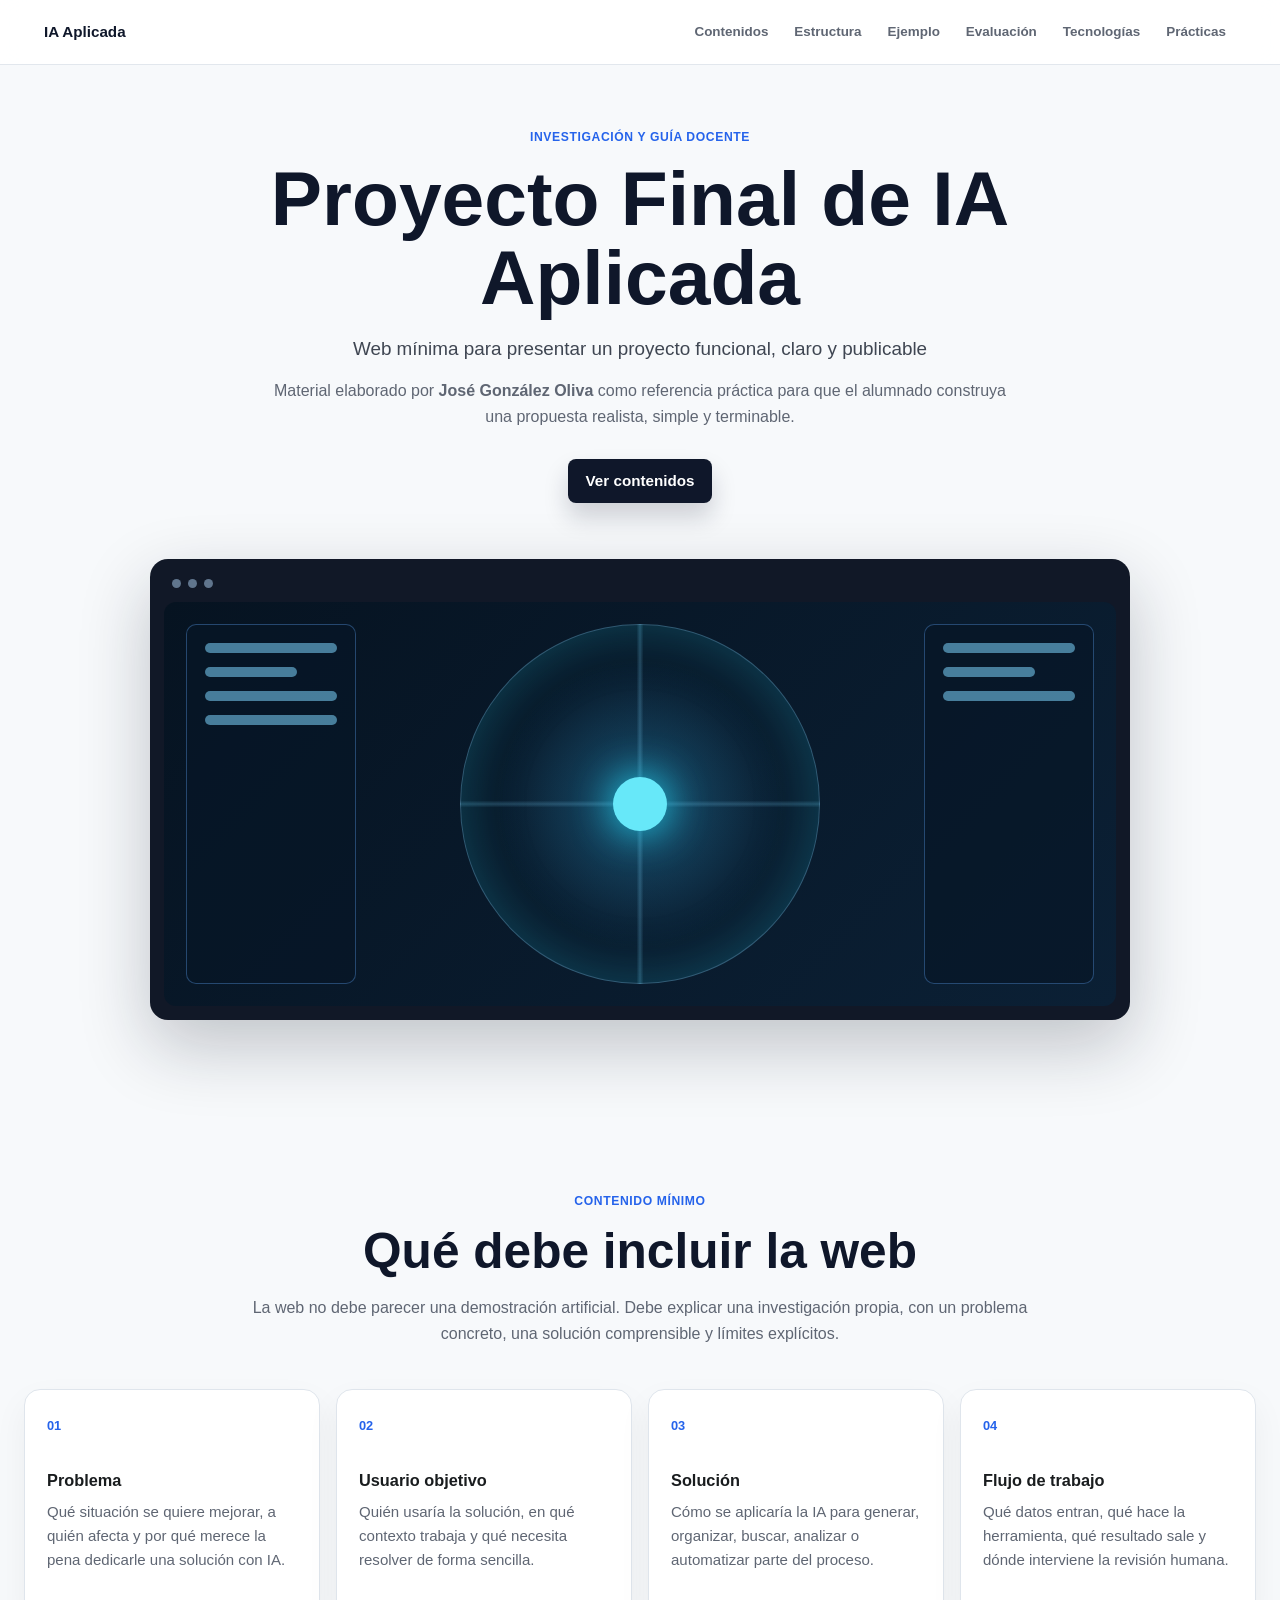
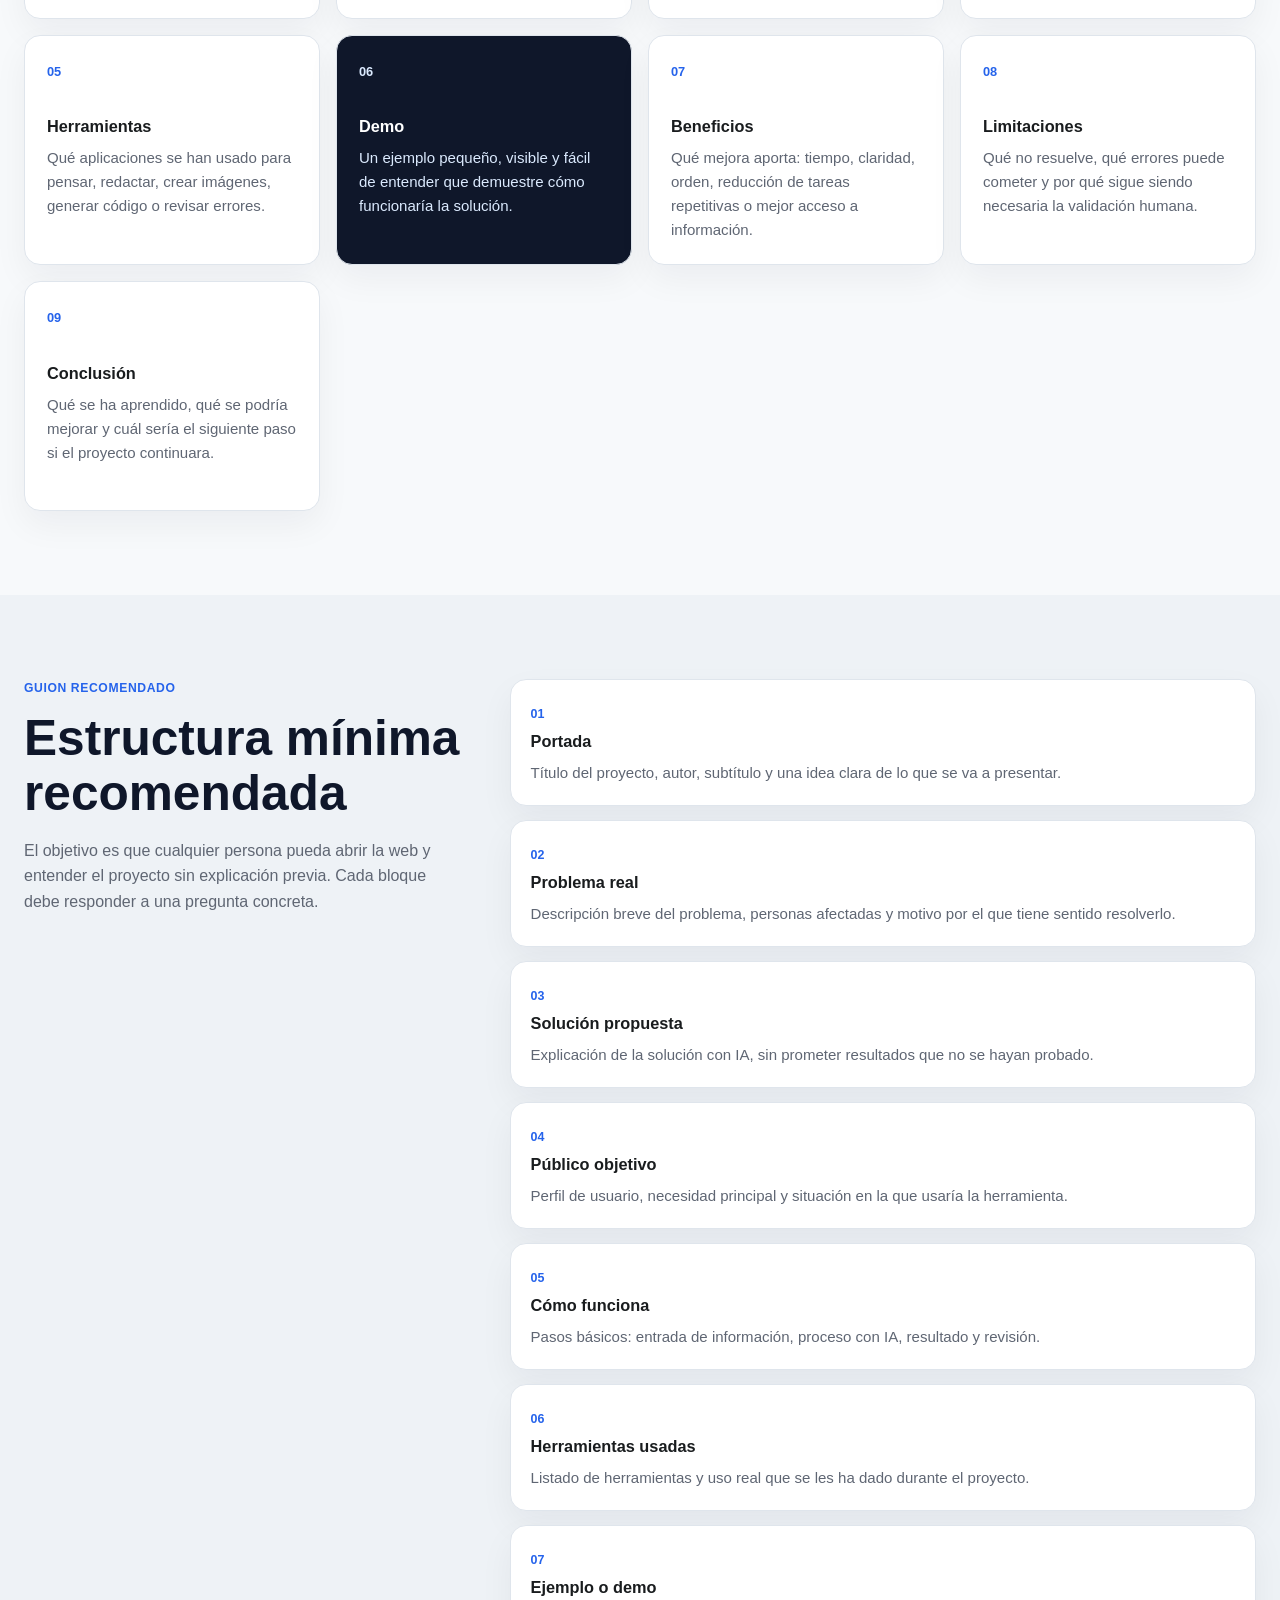
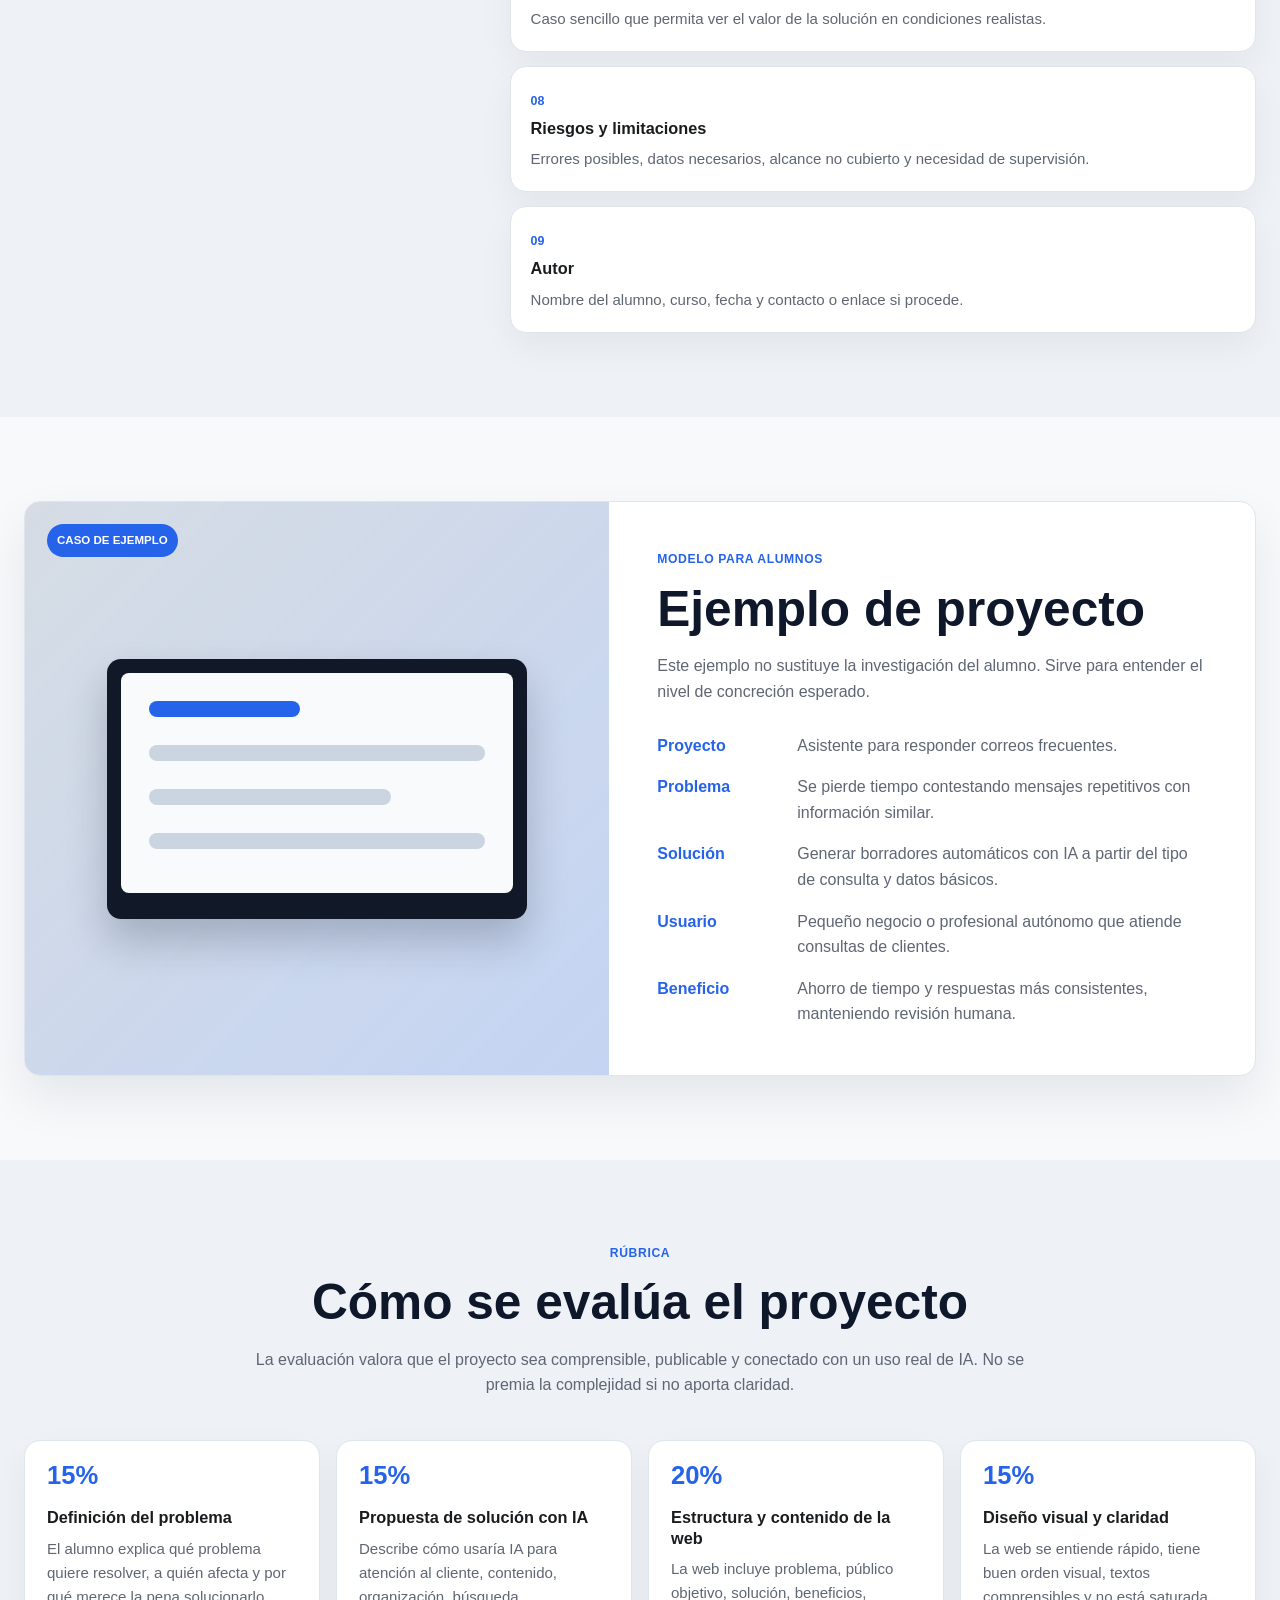
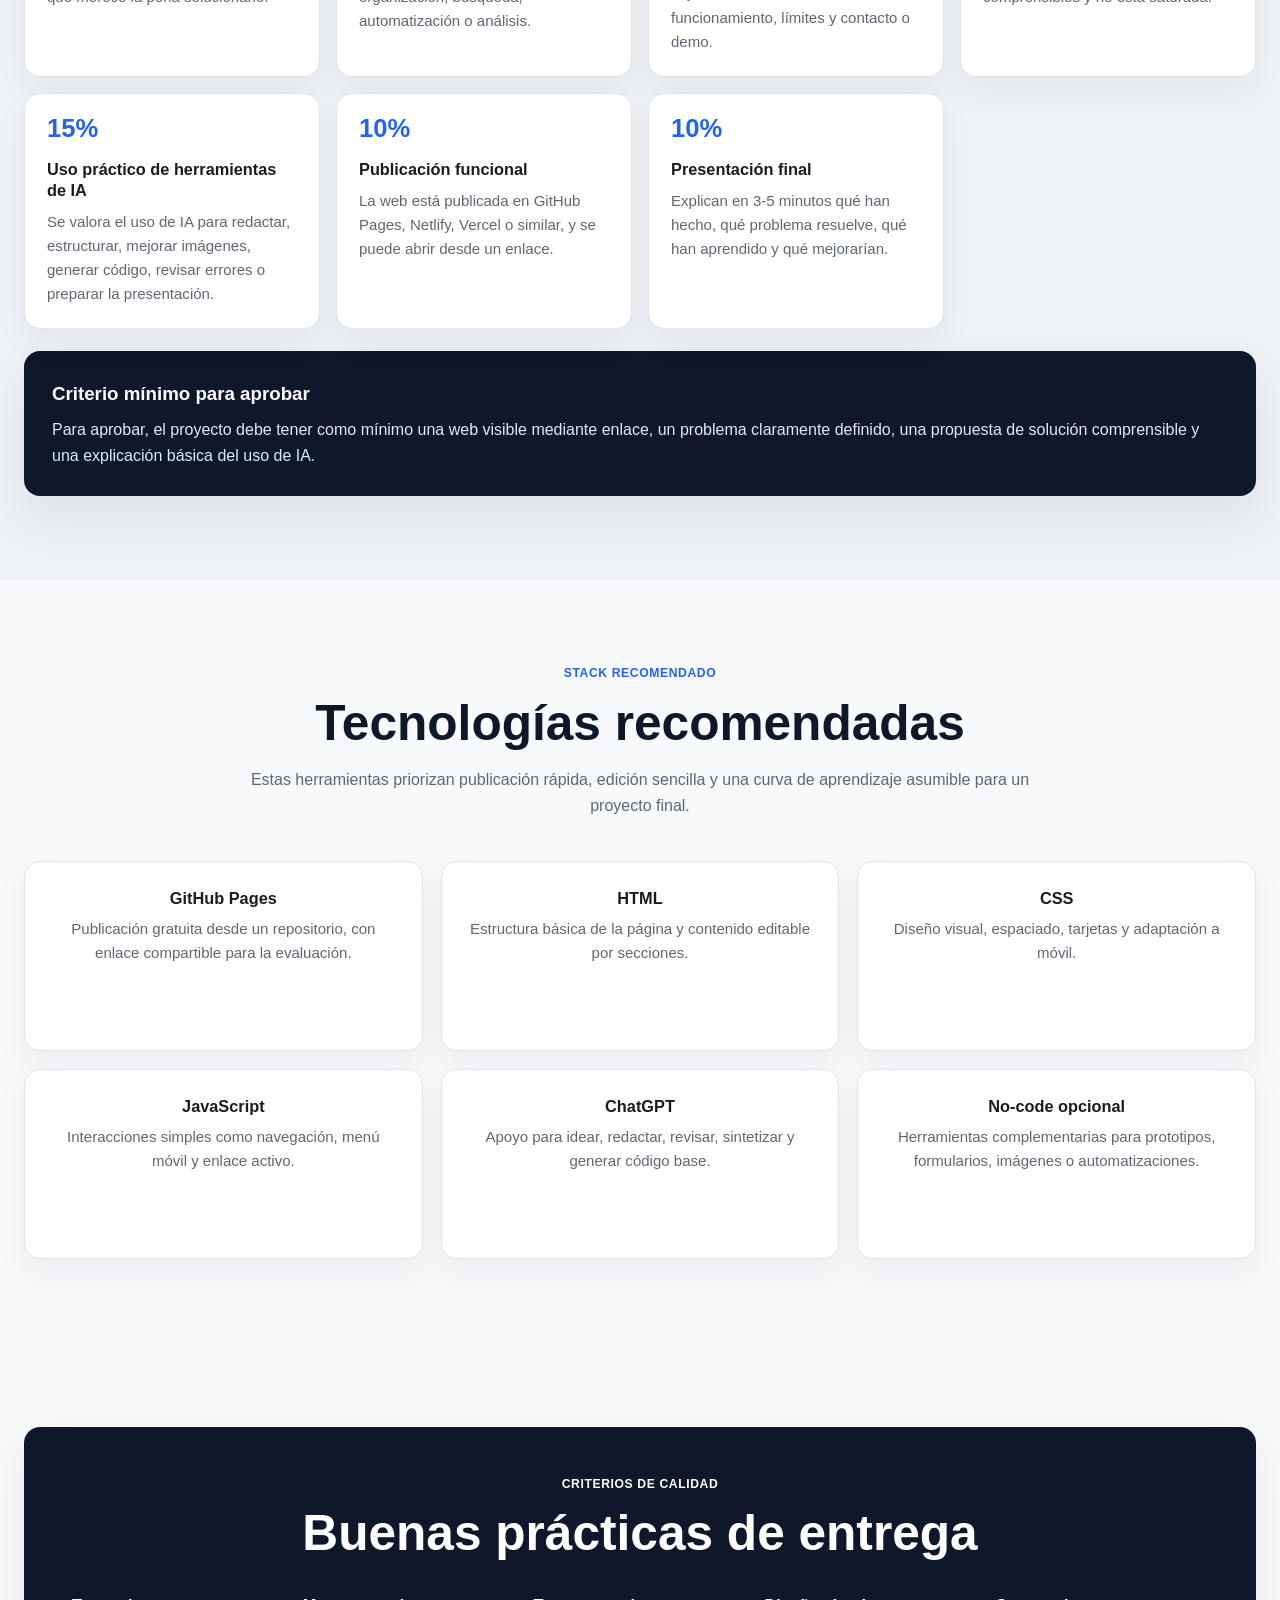
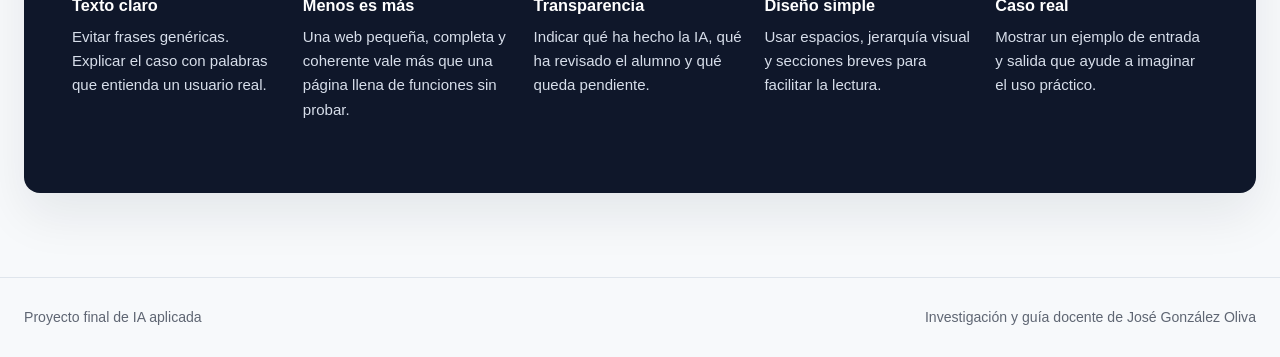
==== index.html @ fe467531 "Add GitHub Pages project site" ====
<!DOCTYPE html>
<html lang="es">
<head>
  <meta charset="UTF-8">
  <meta name="viewport" content="width=device-width, initial-scale=1.0">
  <title>Proyecto Final de IA Aplicada</title>
  <meta name="description" content="Guía de investigación de José González Oliva para orientar proyectos finales de IA aplicada publicables en web.">
  <link rel="stylesheet" href="styles.css">
</head>
<body>
  <header class="site-header">
    <nav class="nav" aria-label="Navegación principal">
      <a class="brand" href="#inicio">IA Aplicada</a>
      <button class="nav-toggle" type="button" aria-label="Abrir menú" aria-expanded="false">
        <span></span>
        <span></span>
        <span></span>
      </button>
      <div class="nav-links">
        <a href="#contenidos">Contenidos</a>
        <a href="#estructura">Estructura</a>
        <a href="#ejemplo">Ejemplo</a>
        <a href="#evaluacion">Evaluación</a>
        <a href="#tecnologias">Tecnologías</a>
        <a href="#practicas">Prácticas</a>
      </div>
    </nav>
  </header>

  <main>
    <section class="hero" id="inicio">
      <div class="hero-copy">
        <p class="eyebrow">Investigación y guía docente</p>
        <h1>Proyecto Final de IA Aplicada</h1>
        <p class="hero-subtitle">Web mínima para presentar un proyecto funcional, claro y publicable</p>
        <p class="hero-note">Material elaborado por <strong>José González Oliva</strong> como referencia práctica para que el alumnado construya una propuesta realista, simple y terminable.</p>
        <a class="primary-button" href="#contenidos">Ver contenidos</a>
      </div>

      <div class="hero-device" aria-label="Esquema visual de una web de proyecto final">
        <div class="device-top">
          <span></span>
          <span></span>
          <span></span>
        </div>
        <div class="device-body">
          <aside class="device-sidebar">
            <span></span>
            <span></span>
            <span></span>
            <span></span>
          </aside>
          <div class="device-core">
            <div class="core-orbit"></div>
            <div class="core-node"></div>
          </div>
          <aside class="device-panel">
            <span></span>
            <span></span>
            <span></span>
          </aside>
        </div>
      </div>
    </section>

    <section class="section" id="contenidos">
      <div class="section-heading">
        <p class="eyebrow">Contenido mínimo</p>
        <h2>Qué debe incluir la web</h2>
        <p>La web no debe parecer una demostración artificial. Debe explicar una investigación propia, con un problema concreto, una solución comprensible y límites explícitos.</p>
      </div>

      <div class="card-grid">
        <article class="info-card">
          <span class="icon">01</span>
          <h3>Problema</h3>
          <p>Qué situación se quiere mejorar, a quién afecta y por qué merece la pena dedicarle una solución con IA.</p>
        </article>
        <article class="info-card">
          <span class="icon">02</span>
          <h3>Usuario objetivo</h3>
          <p>Quién usaría la solución, en qué contexto trabaja y qué necesita resolver de forma sencilla.</p>
        </article>
        <article class="info-card">
          <span class="icon">03</span>
          <h3>Solución</h3>
          <p>Cómo se aplicaría la IA para generar, organizar, buscar, analizar o automatizar parte del proceso.</p>
        </article>
        <article class="info-card">
          <span class="icon">04</span>
          <h3>Flujo de trabajo</h3>
          <p>Qué datos entran, qué hace la herramienta, qué resultado sale y dónde interviene la revisión humana.</p>
        </article>
        <article class="info-card">
          <span class="icon">05</span>
          <h3>Herramientas</h3>
          <p>Qué aplicaciones se han usado para pensar, redactar, crear imágenes, generar código o revisar errores.</p>
        </article>
        <article class="info-card featured">
          <span class="icon">06</span>
          <h3>Demo</h3>
          <p>Un ejemplo pequeño, visible y fácil de entender que demuestre cómo funcionaría la solución.</p>
        </article>
        <article class="info-card">
          <span class="icon">07</span>
          <h3>Beneficios</h3>
          <p>Qué mejora aporta: tiempo, claridad, orden, reducción de tareas repetitivas o mejor acceso a información.</p>
        </article>
        <article class="info-card">
          <span class="icon">08</span>
          <h3>Limitaciones</h3>
          <p>Qué no resuelve, qué errores puede cometer y por qué sigue siendo necesaria la validación humana.</p>
        </article>
        <article class="info-card">
          <span class="icon">09</span>
          <h3>Conclusión</h3>
          <p>Qué se ha aprendido, qué se podría mejorar y cuál sería el siguiente paso si el proyecto continuara.</p>
        </article>
      </div>
    </section>

    <section class="section section-muted" id="estructura">
      <div class="split-layout">
        <div class="split-copy">
          <p class="eyebrow">Guion recomendado</p>
          <h2>Estructura mínima recomendada</h2>
          <p>El objetivo es que cualquier persona pueda abrir la web y entender el proyecto sin explicación previa. Cada bloque debe responder a una pregunta concreta.</p>
        </div>

        <div class="step-list">
          <article>
            <span>01</span>
            <h3>Portada</h3>
            <p>Título del proyecto, autor, subtítulo y una idea clara de lo que se va a presentar.</p>
          </article>
          <article>
            <span>02</span>
            <h3>Problema real</h3>
            <p>Descripción breve del problema, personas afectadas y motivo por el que tiene sentido resolverlo.</p>
          </article>
          <article>
            <span>03</span>
            <h3>Solución propuesta</h3>
            <p>Explicación de la solución con IA, sin prometer resultados que no se hayan probado.</p>
          </article>
          <article>
            <span>04</span>
            <h3>Público objetivo</h3>
            <p>Perfil de usuario, necesidad principal y situación en la que usaría la herramienta.</p>
          </article>
          <article>
            <span>05</span>
            <h3>Cómo funciona</h3>
            <p>Pasos básicos: entrada de información, proceso con IA, resultado y revisión.</p>
          </article>
          <article>
            <span>06</span>
            <h3>Herramientas usadas</h3>
            <p>Listado de herramientas y uso real que se les ha dado durante el proyecto.</p>
          </article>
          <article>
            <span>07</span>
            <h3>Ejemplo o demo</h3>
            <p>Caso sencillo que permita ver el valor de la solución en condiciones realistas.</p>
          </article>
          <article>
            <span>08</span>
            <h3>Riesgos y limitaciones</h3>
            <p>Errores posibles, datos necesarios, alcance no cubierto y necesidad de supervisión.</p>
          </article>
          <article>
            <span>09</span>
            <h3>Autor</h3>
            <p>Nombre del alumno, curso, fecha y contacto o enlace si procede.</p>
          </article>
        </div>
      </div>
    </section>

    <section class="section" id="ejemplo">
      <div class="case-card">
        <div class="case-visual">
          <span class="case-label">Caso de ejemplo</span>
          <div class="laptop">
            <div class="laptop-screen">
              <span></span>
              <span></span>
              <span></span>
              <span></span>
            </div>
          </div>
        </div>
        <div class="case-content">
          <p class="eyebrow">Modelo para alumnos</p>
          <h2>Ejemplo de proyecto</h2>
          <p class="case-intro">Este ejemplo no sustituye la investigación del alumno. Sirve para entender el nivel de concreción esperado.</p>
          <dl class="case-list">
            <div>
              <dt>Proyecto</dt>
              <dd>Asistente para responder correos frecuentes.</dd>
            </div>
            <div>
              <dt>Problema</dt>
              <dd>Se pierde tiempo contestando mensajes repetitivos con información similar.</dd>
            </div>
            <div>
              <dt>Solución</dt>
              <dd>Generar borradores automáticos con IA a partir del tipo de consulta y datos básicos.</dd>
            </div>
            <div>
              <dt>Usuario</dt>
              <dd>Pequeño negocio o profesional autónomo que atiende consultas de clientes.</dd>
            </div>
            <div>
              <dt>Beneficio</dt>
              <dd>Ahorro de tiempo y respuestas más consistentes, manteniendo revisión humana.</dd>
            </div>
          </dl>
        </div>
      </div>
    </section>

    <section class="section section-muted" id="evaluacion">
      <div class="section-heading">
        <p class="eyebrow">Rúbrica</p>
        <h2>Cómo se evalúa el proyecto</h2>
        <p>La evaluación valora que el proyecto sea comprensible, publicable y conectado con un uso real de IA. No se premia la complejidad si no aporta claridad.</p>
      </div>

      <div class="rubric-grid">
        <article>
          <strong>15%</strong>
          <h3>Definición del problema</h3>
          <p>El alumno explica qué problema quiere resolver, a quién afecta y por qué merece la pena solucionarlo.</p>
        </article>
        <article>
          <strong>15%</strong>
          <h3>Propuesta de solución con IA</h3>
          <p>Describe cómo usaría IA para atención al cliente, contenido, organización, búsqueda, automatización o análisis.</p>
        </article>
        <article>
          <strong>20%</strong>
          <h3>Estructura y contenido de la web</h3>
          <p>La web incluye problema, público objetivo, solución, beneficios, funcionamiento, límites y contacto o demo.</p>
        </article>
        <article>
          <strong>15%</strong>
          <h3>Diseño visual y claridad</h3>
          <p>La web se entiende rápido, tiene buen orden visual, textos comprensibles y no está saturada.</p>
        </article>
        <article>
          <strong>15%</strong>
          <h3>Uso práctico de herramientas de IA</h3>
          <p>Se valora el uso de IA para redactar, estructurar, mejorar imágenes, generar código, revisar errores o preparar la presentación.</p>
        </article>
        <article>
          <strong>10%</strong>
          <h3>Publicación funcional</h3>
          <p>La web está publicada en GitHub Pages, Netlify, Vercel o similar, y se puede abrir desde un enlace.</p>
        </article>
        <article>
          <strong>10%</strong>
          <h3>Presentación final</h3>
          <p>Explican en 3-5 minutos qué han hecho, qué problema resuelve, qué han aprendido y qué mejorarían.</p>
        </article>
      </div>

      <aside class="minimum-box">
        <h3>Criterio mínimo para aprobar</h3>
        <p>Para aprobar, el proyecto debe tener como mínimo una web visible mediante enlace, un problema claramente definido, una propuesta de solución comprensible y una explicación básica del uso de IA.</p>
      </aside>
    </section>

    <section class="section" id="tecnologias">
      <div class="section-heading">
        <p class="eyebrow">Stack recomendado</p>
        <h2>Tecnologías recomendadas</h2>
        <p>Estas herramientas priorizan publicación rápida, edición sencilla y una curva de aprendizaje asumible para un proyecto final.</p>
      </div>

      <div class="tech-grid">
        <article>
          <h3>GitHub Pages</h3>
          <p>Publicación gratuita desde un repositorio, con enlace compartible para la evaluación.</p>
        </article>
        <article>
          <h3>HTML</h3>
          <p>Estructura básica de la página y contenido editable por secciones.</p>
        </article>
        <article>
          <h3>CSS</h3>
          <p>Diseño visual, espaciado, tarjetas y adaptación a móvil.</p>
        </article>
        <article>
          <h3>JavaScript</h3>
          <p>Interacciones simples como navegación, menú móvil y enlace activo.</p>
        </article>
        <article>
          <h3>ChatGPT</h3>
          <p>Apoyo para idear, redactar, revisar, sintetizar y generar código base.</p>
        </article>
        <article>
          <h3>No-code opcional</h3>
          <p>Herramientas complementarias para prototipos, formularios, imágenes o automatizaciones.</p>
        </article>
      </div>
    </section>

    <section class="section" id="practicas">
      <div class="practice-panel">
        <div class="section-heading compact">
          <p class="eyebrow">Criterios de calidad</p>
          <h2>Buenas prácticas de entrega</h2>
        </div>
        <div class="practice-grid">
          <article>
            <h3>Texto claro</h3>
            <p>Evitar frases genéricas. Explicar el caso con palabras que entienda un usuario real.</p>
          </article>
          <article>
            <h3>Menos es más</h3>
            <p>Una web pequeña, completa y coherente vale más que una página llena de funciones sin probar.</p>
          </article>
          <article>
            <h3>Transparencia</h3>
            <p>Indicar qué ha hecho la IA, qué ha revisado el alumno y qué queda pendiente.</p>
          </article>
          <article>
            <h3>Diseño simple</h3>
            <p>Usar espacios, jerarquía visual y secciones breves para facilitar la lectura.</p>
          </article>
          <article>
            <h3>Caso real</h3>
            <p>Mostrar un ejemplo de entrada y salida que ayude a imaginar el uso práctico.</p>
          </article>
        </div>
      </div>
    </section>
  </main>

  <footer class="footer">
    <p>Proyecto final de IA aplicada</p>
    <p>Investigación y guía docente de José González Oliva</p>
  </footer>

  <script src="script.js"></script>
</body>
</html>
---- styles.css ----
:root {
  --background: #f7f9fb;
  --surface: #ffffff;
  --surface-soft: #eef2f6;
  --surface-dark: #0f172a;
  --text: #191c1e;
  --muted: #5f6673;
  --line: #dfe5ec;
  --primary: #0f172a;
  --secondary: #2563eb;
  --secondary-soft: #dbeafe;
  --shadow: 0 22px 50px rgba(15, 23, 42, 0.08);
  --radius: 16px;
  --small-radius: 8px;
  --max-width: 1240px;
}

* {
  box-sizing: border-box;
}

html {
  scroll-behavior: smooth;
}

body {
  margin: 0;
  background: var(--background);
  color: var(--text);
  font-family: Inter, Arial, Helvetica, sans-serif;
  line-height: 1.6;
}

a {
  color: inherit;
  text-decoration: none;
}

h1,
h2,
h3,
p {
  overflow-wrap: anywhere;
}

.site-header {
  position: fixed;
  top: 0;
  right: 0;
  left: 0;
  z-index: 20;
  border-bottom: 1px solid rgba(223, 229, 236, 0.9);
  background: rgba(255, 255, 255, 0.9);
  backdrop-filter: blur(12px);
}

.nav {
  display: flex;
  align-items: center;
  justify-content: space-between;
  max-width: var(--max-width);
  min-height: 64px;
  margin: 0 auto;
  padding: 0 24px;
}

.brand {
  color: var(--primary);
  font-size: 0.95rem;
  font-weight: 800;
}

.nav-links {
  display: flex;
  align-items: center;
  gap: 6px;
}

.nav-links a {
  padding: 8px 10px;
  border-radius: var(--small-radius);
  color: var(--muted);
  font-size: 0.84rem;
  font-weight: 700;
  transition: color 0.2s ease, background 0.2s ease;
}

.nav-links a:hover,
.nav-links a.active {
  background: var(--secondary-soft);
  color: var(--secondary);
}

.nav-toggle {
  display: none;
  width: 40px;
  height: 40px;
  border: 1px solid var(--line);
  border-radius: var(--small-radius);
  background: var(--surface);
  cursor: pointer;
}

.nav-toggle span {
  display: block;
  width: 18px;
  height: 2px;
  margin: 4px auto;
  background: var(--primary);
}

.hero {
  max-width: var(--max-width);
  margin: 0 auto;
  padding: 128px 24px 88px;
  text-align: center;
}

.hero-copy {
  max-width: 820px;
  margin: 0 auto;
}

.eyebrow {
  margin: 0 0 12px;
  color: var(--secondary);
  font-size: 0.76rem;
  font-weight: 800;
  letter-spacing: 0.05em;
  text-transform: uppercase;
}

h1 {
  margin: 0;
  color: var(--primary);
  font-size: clamp(2.45rem, 6vw, 4.8rem);
  line-height: 1.02;
  letter-spacing: 0;
}

.hero-subtitle {
  max-width: 720px;
  margin: 18px auto 0;
  color: #3f4652;
  font-size: 1.18rem;
}

.hero-note {
  max-width: 760px;
  margin: 14px auto 30px;
  color: var(--muted);
}

.primary-button {
  display: inline-flex;
  align-items: center;
  justify-content: center;
  min-height: 44px;
  padding: 0 18px;
  border-radius: var(--small-radius);
  background: var(--primary);
  color: #ffffff;
  font-size: 0.95rem;
  font-weight: 800;
  box-shadow: 0 14px 24px rgba(15, 23, 42, 0.18);
}

.hero-device {
  max-width: 980px;
  margin: 56px auto 0;
  padding: 14px;
  border-radius: 18px;
  background: #111827;
  box-shadow: 0 26px 70px rgba(15, 23, 42, 0.24);
}

.device-top {
  display: flex;
  gap: 7px;
  padding: 6px 8px 14px;
}

.device-top span {
  width: 9px;
  height: 9px;
  border-radius: 999px;
  background: #60758d;
}

.device-body {
  display: grid;
  grid-template-columns: 170px 1fr 170px;
  gap: 18px;
  min-height: 330px;
  padding: 22px;
  border-radius: 12px;
  background:
    radial-gradient(circle at center, rgba(56, 189, 248, 0.35), transparent 28%),
    linear-gradient(135deg, #061321, #0b2035);
}

.device-sidebar,
.device-panel {
  display: grid;
  align-content: start;
  gap: 14px;
  padding: 18px;
  border: 1px solid rgba(96, 165, 250, 0.35);
  border-radius: 10px;
  background: rgba(8, 23, 39, 0.72);
}

.device-sidebar span,
.device-panel span {
  display: block;
  height: 10px;
  border-radius: 999px;
  background: rgba(125, 211, 252, 0.55);
}

.device-sidebar span:nth-child(2),
.device-panel span:nth-child(2) {
  width: 70%;
}

.device-core {
  position: relative;
  display: grid;
  place-items: center;
  min-height: 260px;
}

.core-orbit {
  width: min(72%, 360px);
  aspect-ratio: 1;
  border: 1px solid rgba(125, 211, 252, 0.35);
  border-radius: 50%;
  background:
    linear-gradient(90deg, transparent 49%, rgba(125, 211, 252, 0.25) 50%, transparent 51%),
    linear-gradient(0deg, transparent 49%, rgba(125, 211, 252, 0.22) 50%, transparent 51%);
  box-shadow: inset 0 0 60px rgba(34, 211, 238, 0.25);
}

.core-node {
  position: absolute;
  width: 54px;
  height: 54px;
  border-radius: 50%;
  background: #67e8f9;
  box-shadow: 0 0 42px #22d3ee;
}

.section {
  padding: 84px 24px;
}

.section-muted {
  background: var(--surface-soft);
}

.section-heading {
  max-width: 780px;
  margin: 0 auto 42px;
  text-align: center;
}

.section-heading h2,
.split-copy h2,
.case-content h2 {
  margin: 0;
  color: var(--primary);
  font-size: clamp(2rem, 4vw, 3.1rem);
  line-height: 1.12;
  letter-spacing: 0;
}

.section-heading p:last-child,
.split-copy p:last-child,
.case-intro {
  color: var(--muted);
}

.card-grid {
  display: grid;
  grid-template-columns: repeat(4, minmax(0, 1fr));
  gap: 16px;
  max-width: var(--max-width);
  margin: 0 auto;
}

.info-card,
.step-list article,
.rubric-grid article,
.tech-grid article {
  border: 1px solid var(--line);
  border-radius: var(--radius);
  background: var(--surface);
  box-shadow: 0 14px 34px rgba(15, 23, 42, 0.05);
}

.info-card {
  min-height: 230px;
  padding: 22px;
}

.info-card.featured {
  background: var(--surface-dark);
  color: #ffffff;
}

.info-card.featured p,
.info-card.featured .icon {
  color: #dbeafe;
}

.icon {
  display: inline-flex;
  margin-bottom: 34px;
  color: var(--secondary);
  font-size: 0.8rem;
  font-weight: 900;
}

.info-card h3,
.step-list h3,
.rubric-grid h3,
.tech-grid h3,
.practice-grid h3 {
  margin: 0 0 9px;
  font-size: 1.02rem;
  line-height: 1.28;
}

.info-card p,
.step-list p,
.rubric-grid p,
.tech-grid p,
.practice-grid p {
  margin: 0;
  color: var(--muted);
  font-size: 0.94rem;
}

.split-layout {
  display: grid;
  grid-template-columns: 0.85fr 1.45fr;
  gap: 48px;
  max-width: var(--max-width);
  margin: 0 auto;
}

.split-copy {
  position: sticky;
  top: 96px;
  align-self: start;
}

.step-list {
  display: grid;
  gap: 14px;
}

.step-list article {
  padding: 20px;
}

.step-list span {
  display: inline-block;
  margin-bottom: 6px;
  color: var(--secondary);
  font-size: 0.78rem;
  font-weight: 900;
}

.case-card {
  display: grid;
  grid-template-columns: 0.95fr 1.05fr;
  max-width: var(--max-width);
  margin: 0 auto;
  overflow: hidden;
  border: 1px solid var(--line);
  border-radius: var(--radius);
  background: var(--surface);
  box-shadow: var(--shadow);
}

.case-visual {
  position: relative;
  display: grid;
  place-items: center;
  min-height: 470px;
  background:
    linear-gradient(135deg, rgba(15, 23, 42, 0.08), rgba(37, 99, 235, 0.18)),
    #e7edf4;
}

.case-label {
  position: absolute;
  top: 22px;
  left: 22px;
  padding: 7px 10px;
  border-radius: 999px;
  background: var(--secondary);
  color: #ffffff;
  font-size: 0.72rem;
  font-weight: 900;
  text-transform: uppercase;
}

.laptop {
  width: min(75%, 420px);
  padding: 14px 14px 26px;
  border-radius: 14px;
  background: #111827;
  box-shadow: 0 22px 40px rgba(15, 23, 42, 0.22);
}

.laptop-screen {
  display: grid;
  gap: 12px;
  padding: 28px;
  min-height: 220px;
  border-radius: 8px;
  background: #f8fafc;
}

.laptop-screen span {
  height: 16px;
  border-radius: 999px;
  background: #cbd5e1;
}

.laptop-screen span:first-child {
  width: 45%;
  background: var(--secondary);
}

.laptop-screen span:nth-child(3) {
  width: 72%;
}

.case-content {
  padding: 48px;
}

.case-list {
  display: grid;
  gap: 16px;
  margin: 28px 0 0;
}

.case-list div {
  display: grid;
  grid-template-columns: 120px 1fr;
  gap: 20px;
}

.case-list dt {
  color: var(--secondary);
  font-weight: 900;
}

.case-list dd {
  margin: 0;
  color: var(--muted);
}

.rubric-grid {
  display: grid;
  grid-template-columns: repeat(4, minmax(0, 1fr));
  gap: 16px;
  max-width: var(--max-width);
  margin: 0 auto;
}

.rubric-grid article {
  padding: 22px;
}

.rubric-grid strong {
  display: inline-flex;
  margin-bottom: 18px;
  color: var(--secondary);
  font-size: 1.6rem;
  line-height: 1;
}

.minimum-box {
  max-width: var(--max-width);
  margin: 22px auto 0;
  padding: 28px;
  border-radius: var(--radius);
  background: var(--surface-dark);
  color: #ffffff;
  box-shadow: var(--shadow);
}

.minimum-box h3 {
  margin: 0 0 8px;
}

.minimum-box p {
  margin: 0;
  color: #dbeafe;
}

.tech-grid {
  display: grid;
  grid-template-columns: repeat(3, minmax(0, 1fr));
  gap: 18px;
  max-width: var(--max-width);
  margin: 0 auto;
}

.tech-grid article {
  min-height: 190px;
  padding: 26px;
  text-align: center;
}

.practice-panel {
  max-width: var(--max-width);
  margin: 0 auto;
  padding: 48px;
  border-radius: var(--radius);
  background: var(--surface-dark);
  color: #ffffff;
  box-shadow: var(--shadow);
}

.section-heading.compact {
  margin-bottom: 34px;
}

.practice-panel .section-heading h2,
.practice-panel .eyebrow {
  color: #ffffff;
}

.practice-grid {
  display: grid;
  grid-template-columns: repeat(5, minmax(0, 1fr));
  gap: 18px;
}

.practice-grid article {
  min-height: 150px;
}

.practice-grid h3 {
  color: #ffffff;
}

.practice-grid p {
  color: #d7deea;
}

.footer {
  display: flex;
  justify-content: space-between;
  gap: 18px;
  padding: 28px 24px;
  border-top: 1px solid var(--line);
  color: var(--muted);
  font-size: 0.88rem;
}

.footer p {
  margin: 0;
}

@media (max-width: 1080px) {
  .card-grid,
  .rubric-grid {
    grid-template-columns: repeat(3, minmax(0, 1fr));
  }

  .practice-grid {
    grid-template-columns: repeat(2, minmax(0, 1fr));
  }
}

@media (max-width: 900px) {
  .device-body {
    grid-template-columns: 1fr;
  }

  .device-sidebar,
  .device-panel {
    display: none;
  }

  .split-layout,
  .case-card {
    grid-template-columns: 1fr;
  }

  .split-copy {
    position: static;
  }

  .card-grid,
  .rubric-grid,
  .tech-grid {
    grid-template-columns: repeat(2, minmax(0, 1fr));
  }
}

@media (max-width: 720px) {
  .nav-toggle {
    display: block;
  }

  .nav-links {
    position: absolute;
    top: 64px;
    right: 16px;
    left: 16px;
    display: none;
    flex-direction: column;
    align-items: stretch;
    padding: 12px;
    border: 1px solid var(--line);
    border-radius: var(--radius);
    background: var(--surface);
    box-shadow: var(--shadow);
  }

  .nav-links.open {
    display: flex;
  }

  .hero {
    padding: 108px 18px 64px;
  }

  .hero-device {
    margin-top: 36px;
    padding: 10px;
  }

  .device-body {
    min-height: 230px;
    padding: 18px;
  }

  .section {
    padding: 64px 18px;
  }

  .card-grid,
  .rubric-grid,
  .tech-grid,
  .practice-grid {
    grid-template-columns: 1fr;
  }

  .case-visual {
    min-height: 320px;
  }

  .case-content,
  .practice-panel {
    padding: 28px;
  }

  .case-list div {
    grid-template-columns: 1fr;
    gap: 4px;
  }

  .footer {
    flex-direction: column;
    text-align: center;
  }
}
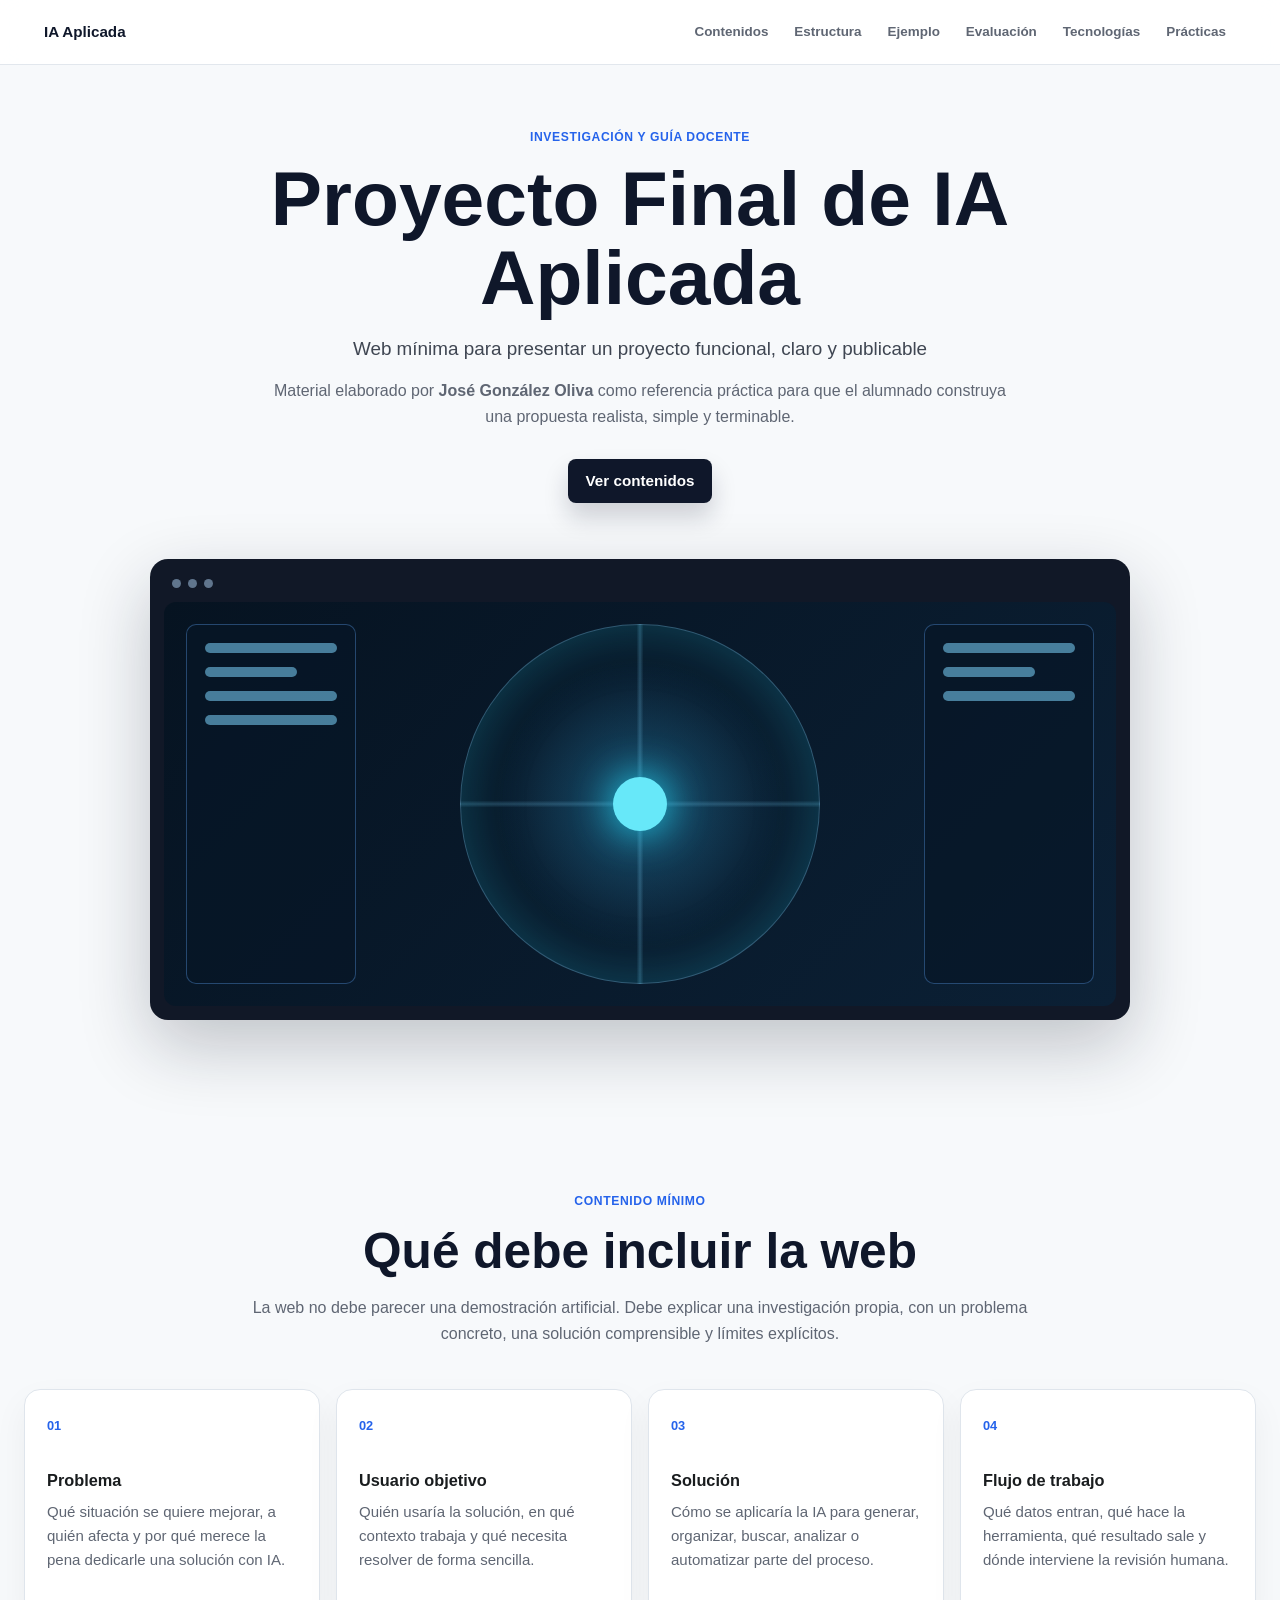
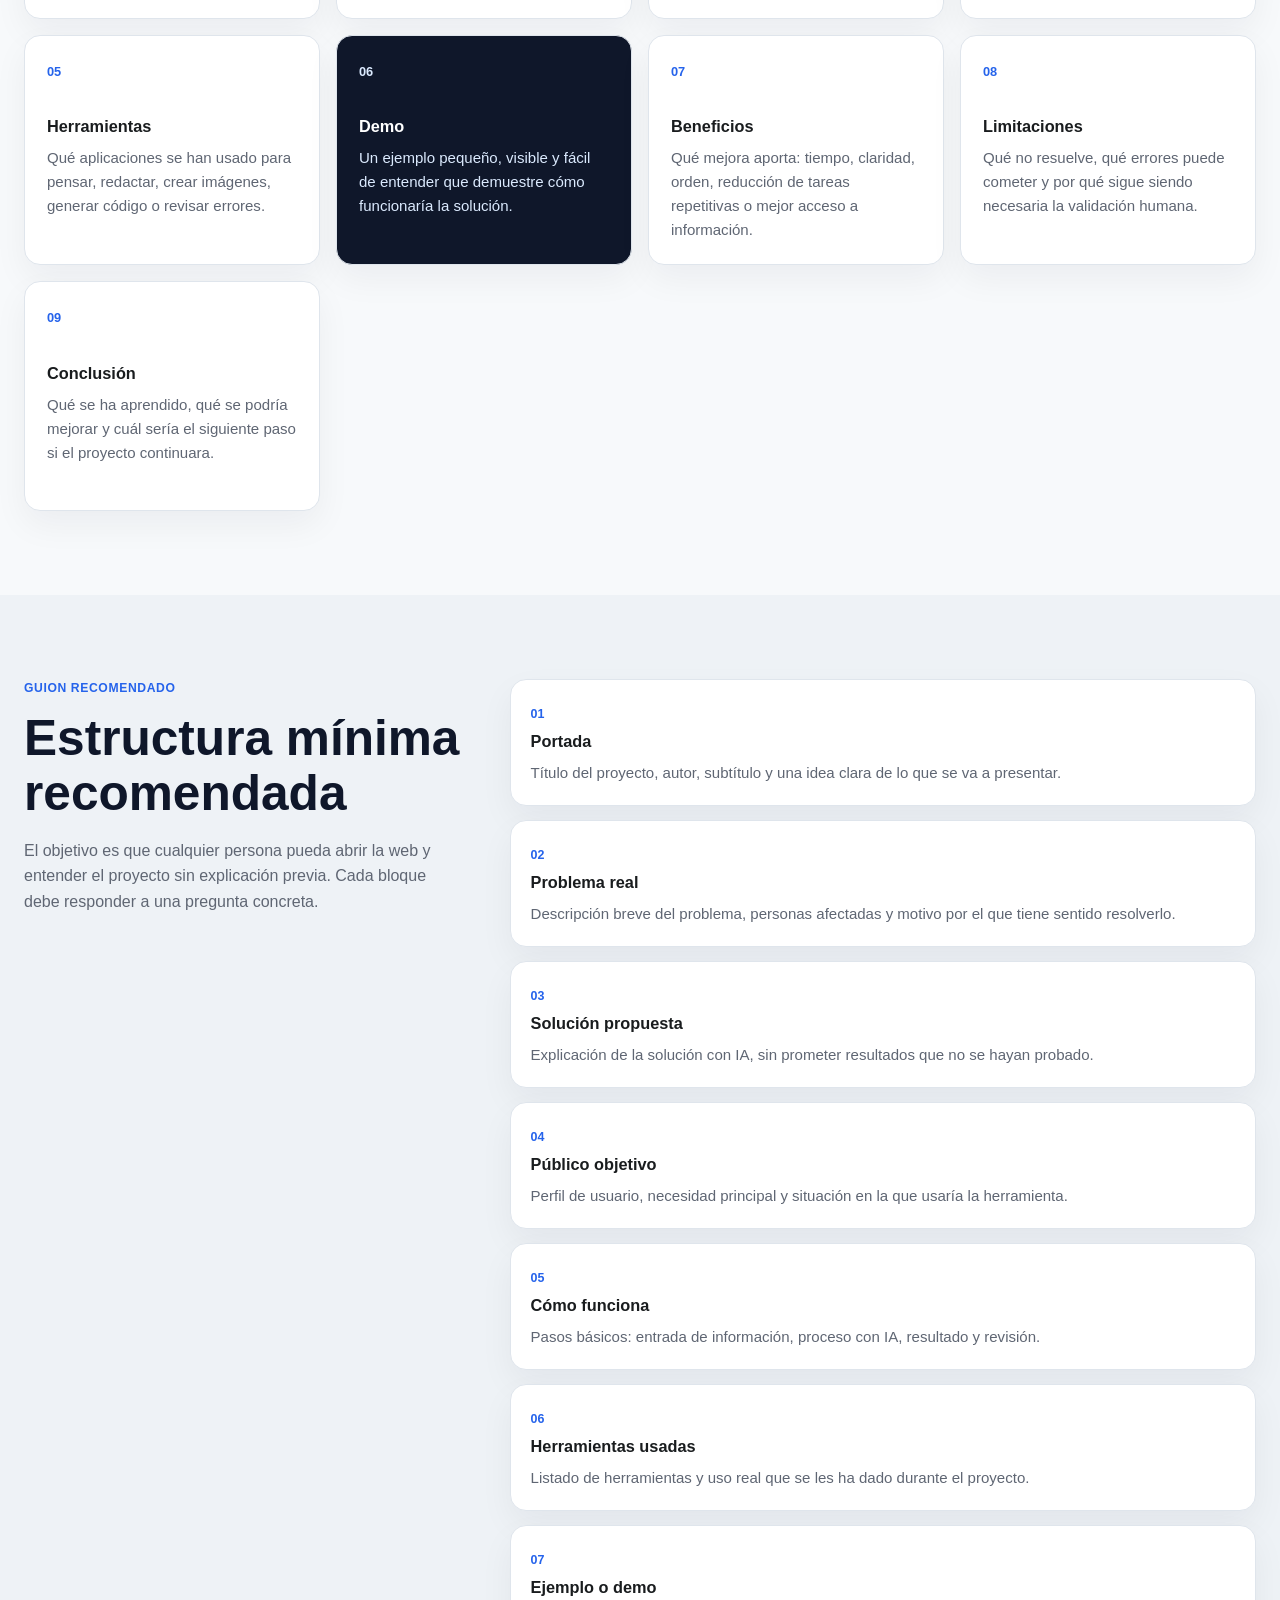
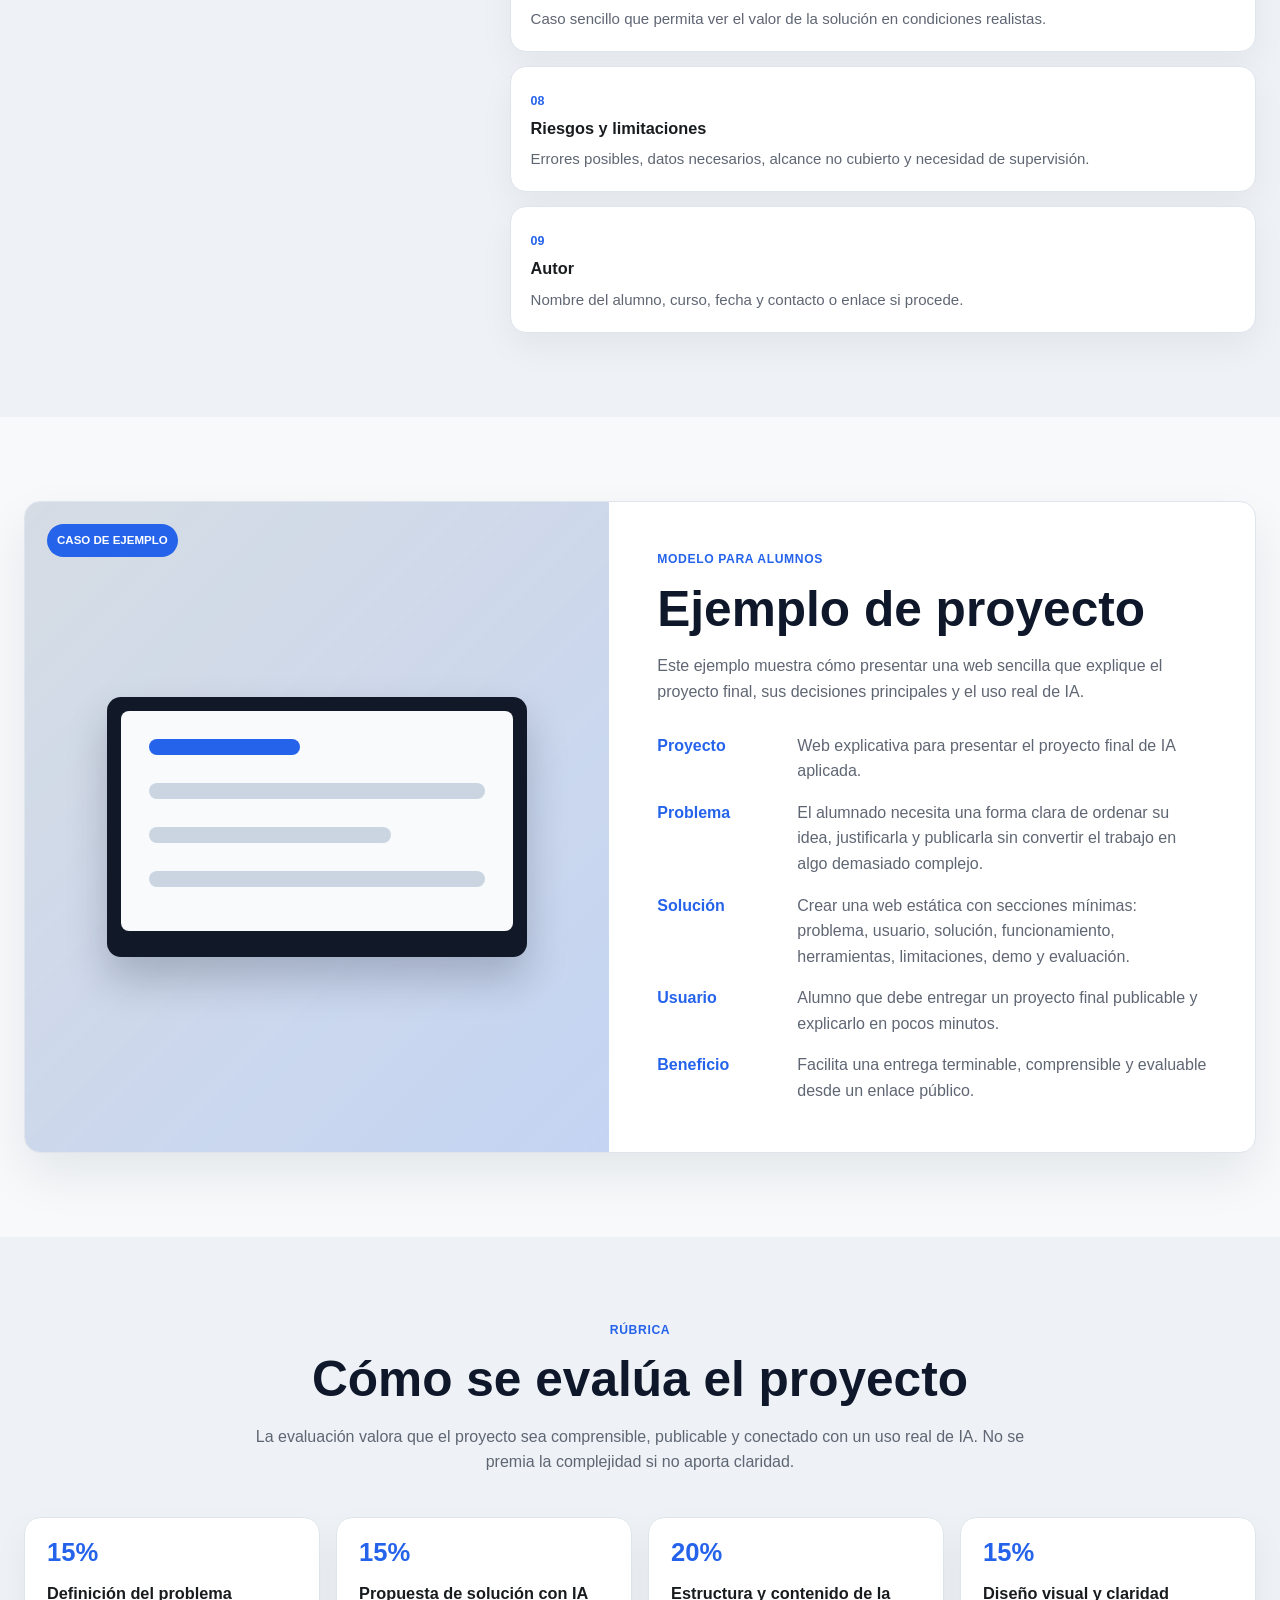
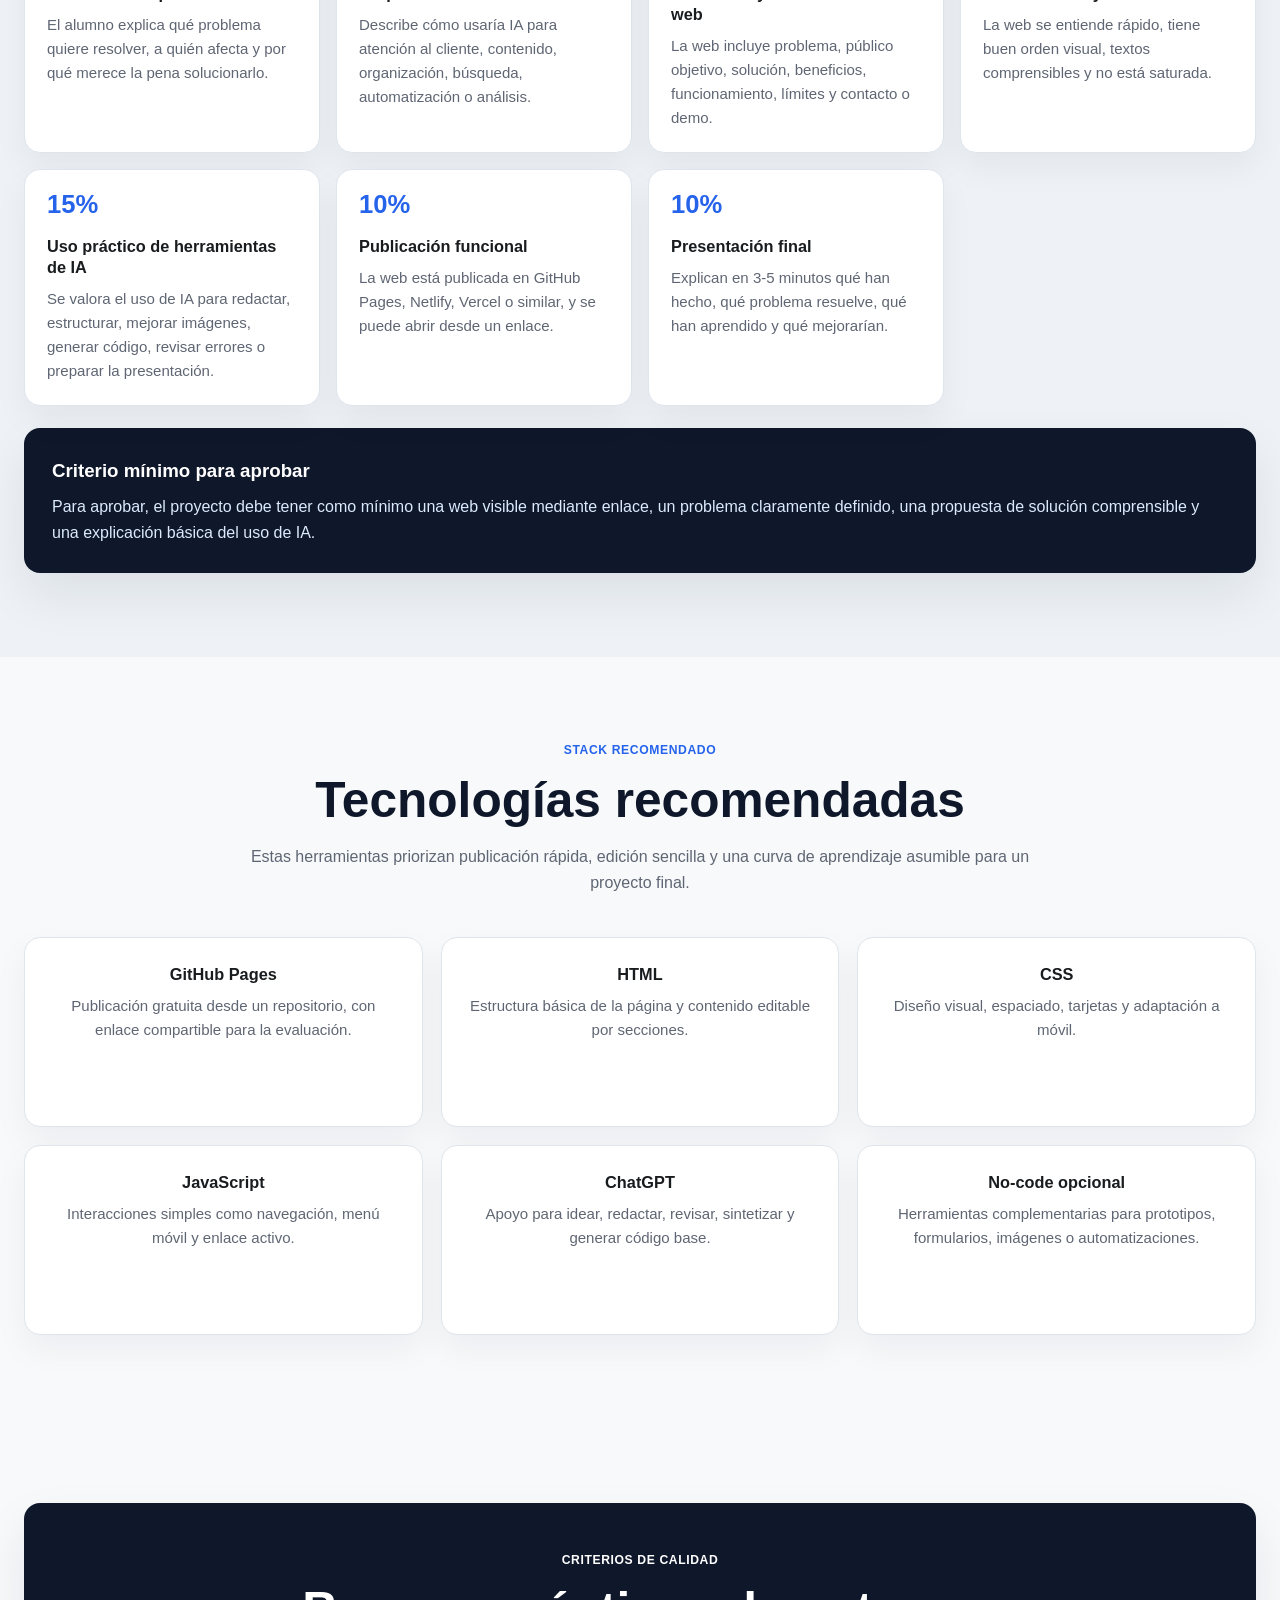
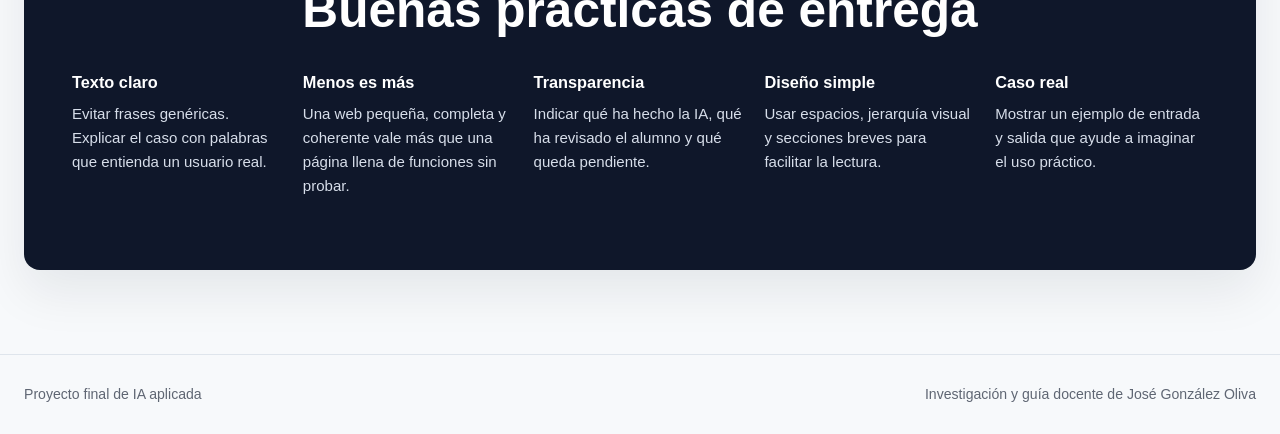
==== commit 1a4bc5f4: "Update example project section" ====
--- a/index.html
+++ b/index.html
@@ -193,27 +193,27 @@
         <div class="case-content">
           <p class="eyebrow">Modelo para alumnos</p>
           <h2>Ejemplo de proyecto</h2>
-          <p class="case-intro">Este ejemplo no sustituye la investigación del alumno. Sirve para entender el nivel de concreción esperado.</p>
+          <p class="case-intro">Este ejemplo muestra cómo presentar una web sencilla que explique el proyecto final, sus decisiones principales y el uso real de IA.</p>
           <dl class="case-list">
             <div>
               <dt>Proyecto</dt>
-              <dd>Asistente para responder correos frecuentes.</dd>
+              <dd>Web explicativa para presentar el proyecto final de IA aplicada.</dd>
             </div>
             <div>
               <dt>Problema</dt>
-              <dd>Se pierde tiempo contestando mensajes repetitivos con información similar.</dd>
+              <dd>El alumnado necesita una forma clara de ordenar su idea, justificarla y publicarla sin convertir el trabajo en algo demasiado complejo.</dd>
             </div>
             <div>
               <dt>Solución</dt>
-              <dd>Generar borradores automáticos con IA a partir del tipo de consulta y datos básicos.</dd>
+              <dd>Crear una web estática con secciones mínimas: problema, usuario, solución, funcionamiento, herramientas, limitaciones, demo y evaluación.</dd>
             </div>
             <div>
               <dt>Usuario</dt>
-              <dd>Pequeño negocio o profesional autónomo que atiende consultas de clientes.</dd>
+              <dd>Alumno que debe entregar un proyecto final publicable y explicarlo en pocos minutos.</dd>
             </div>
             <div>
               <dt>Beneficio</dt>
-              <dd>Ahorro de tiempo y respuestas más consistentes, manteniendo revisión humana.</dd>
+              <dd>Facilita una entrega terminable, comprensible y evaluable desde un enlace público.</dd>
             </div>
           </dl>
         </div>
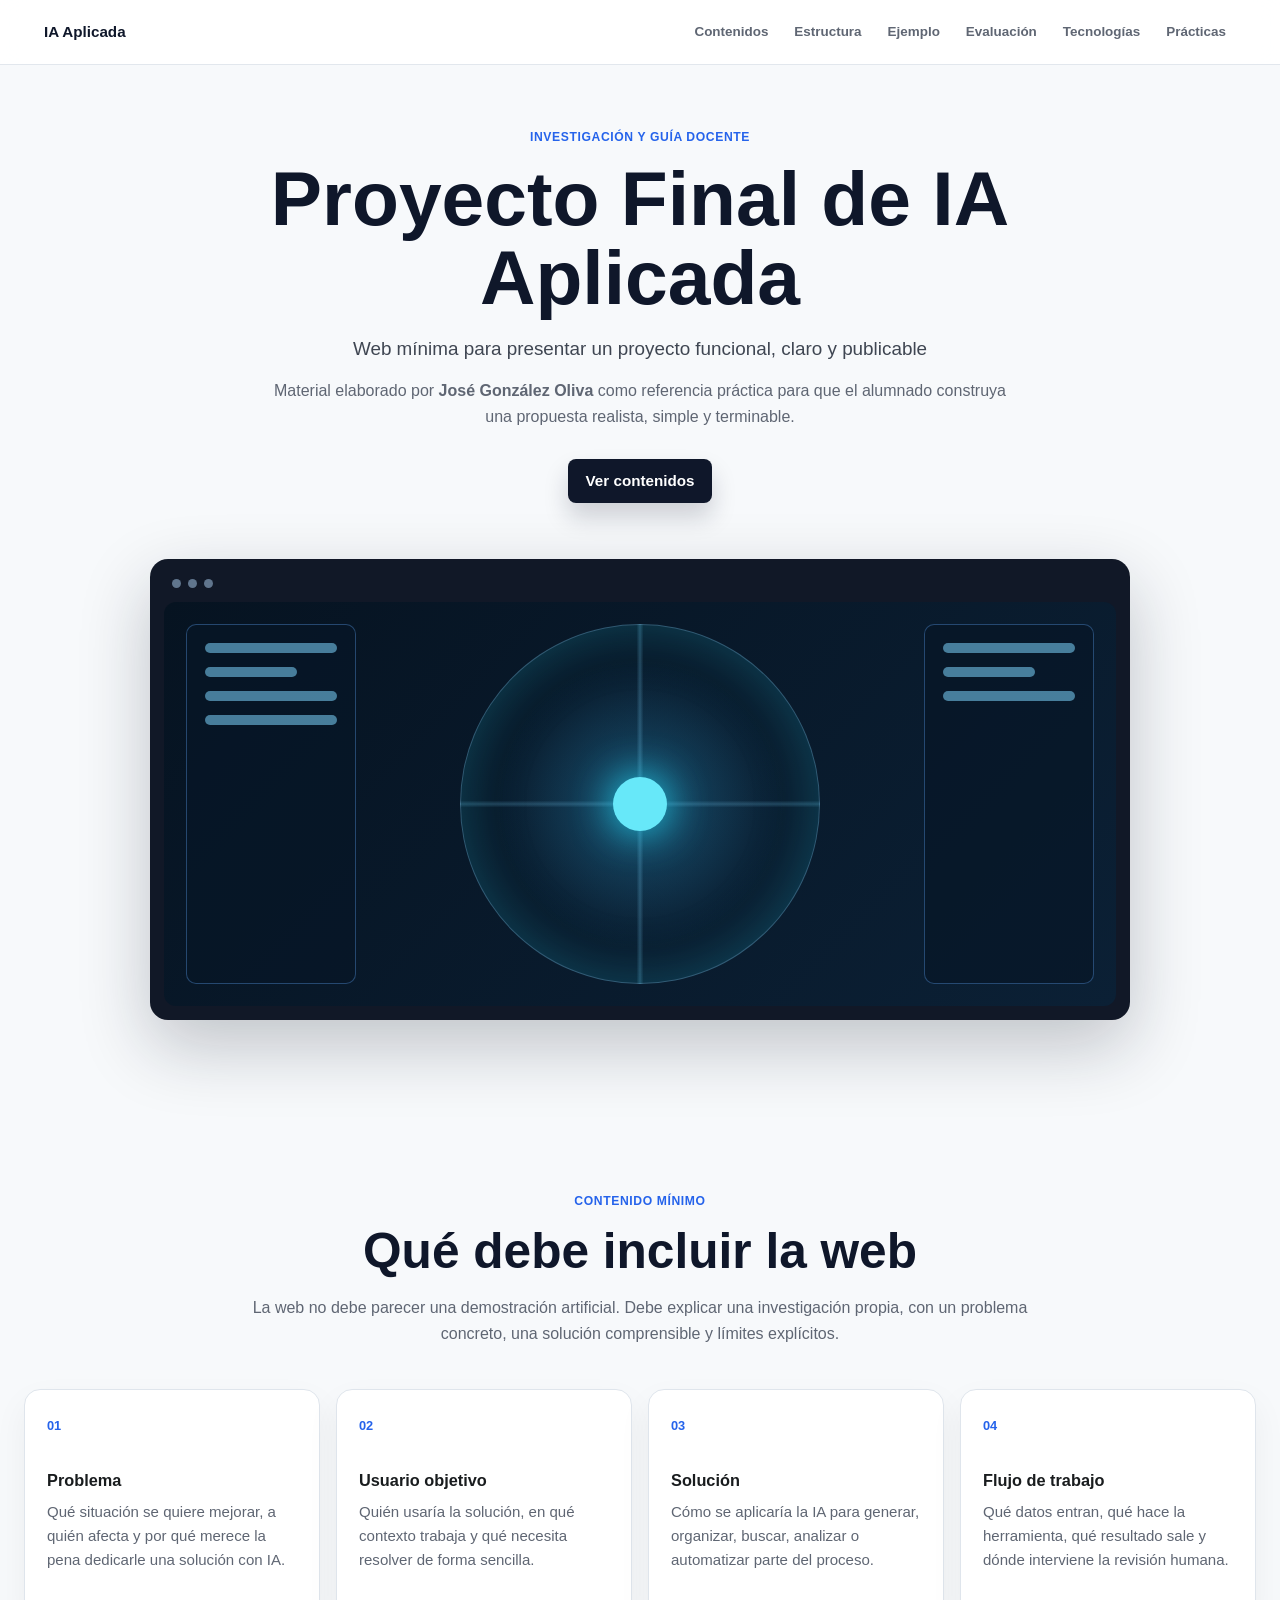
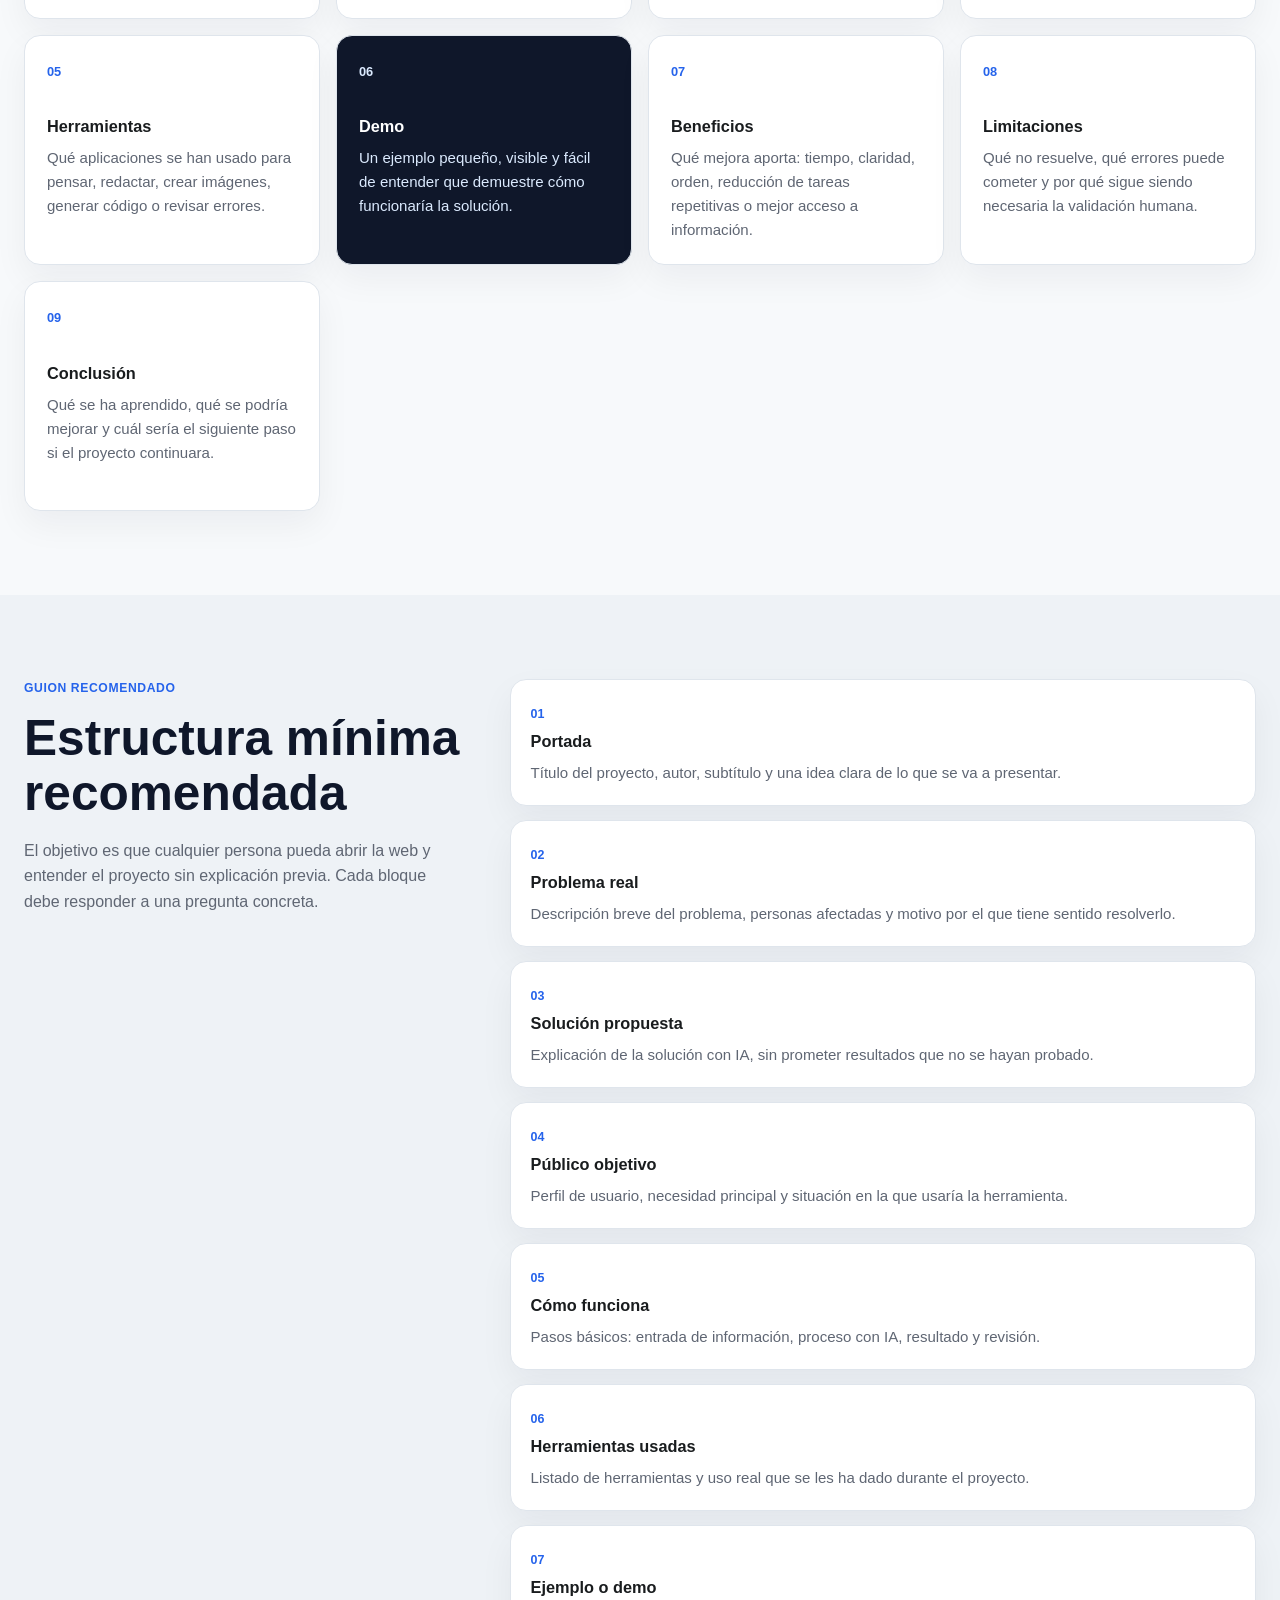
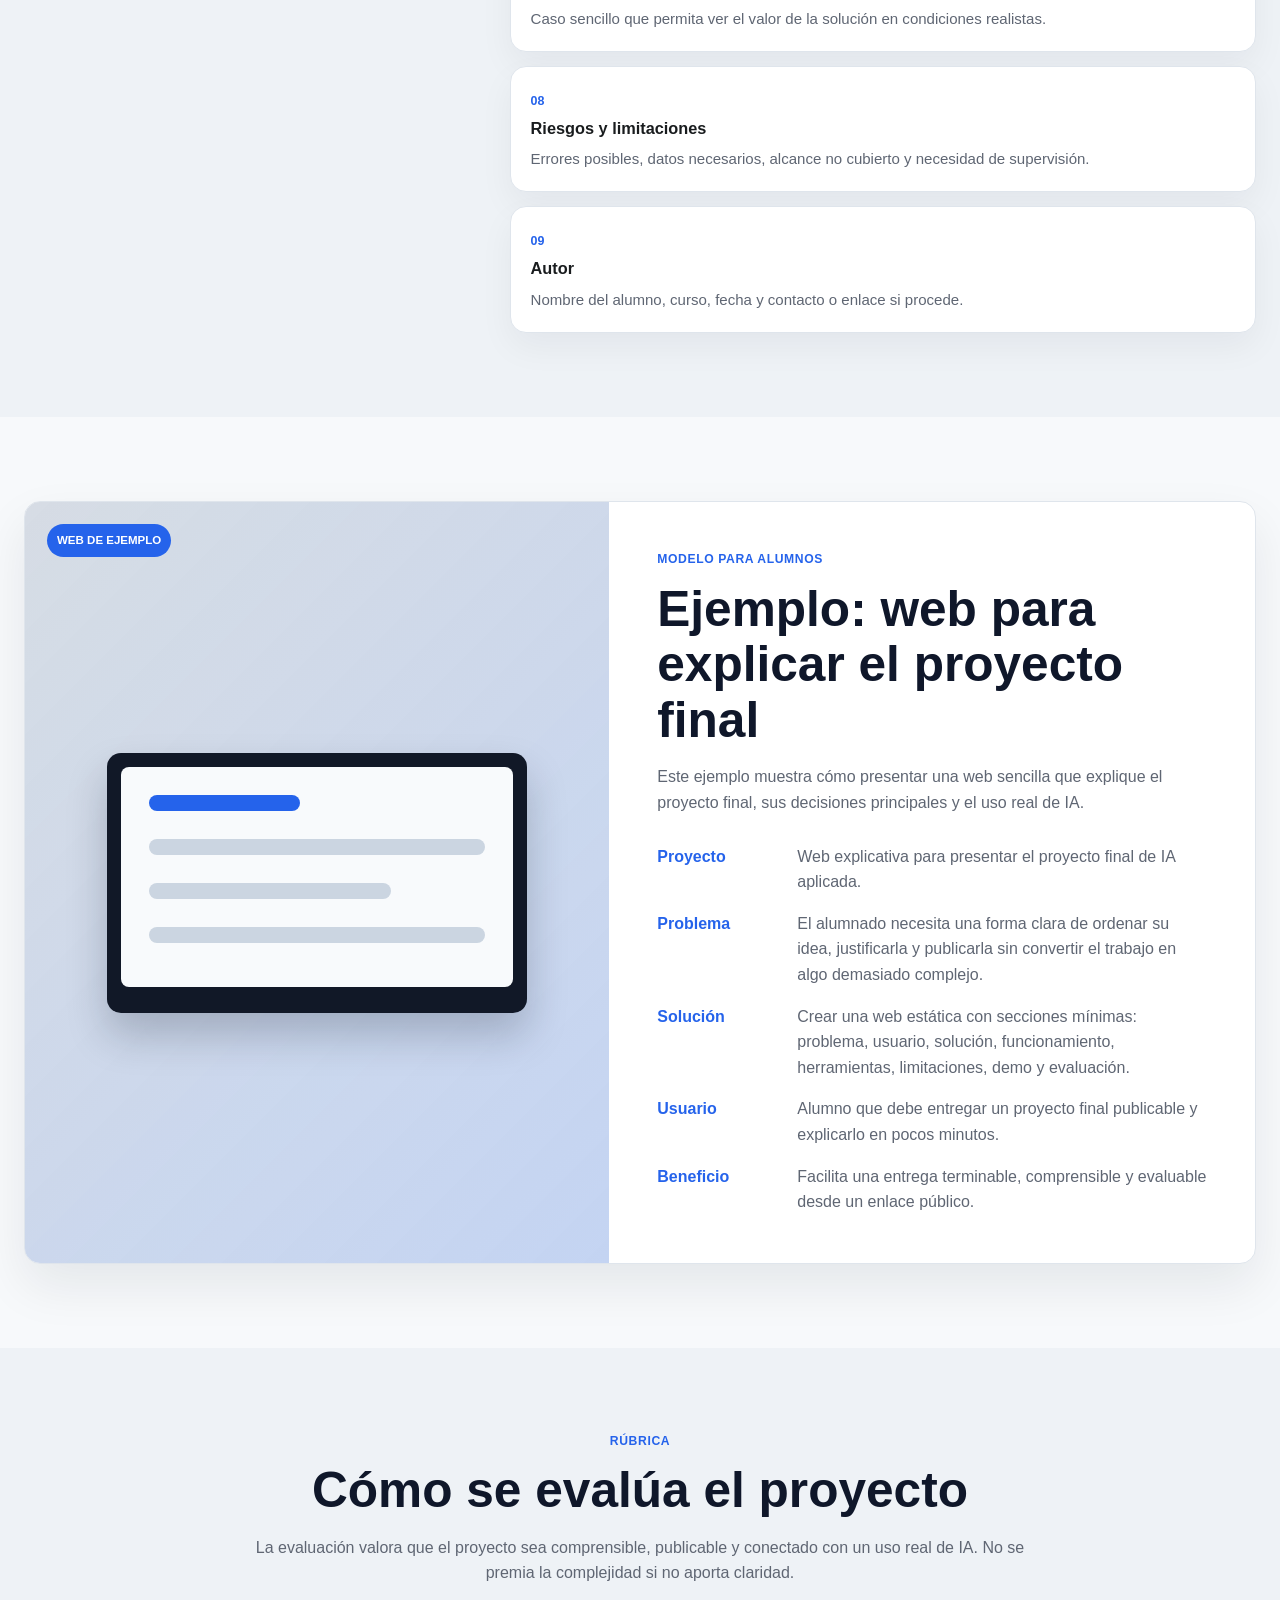
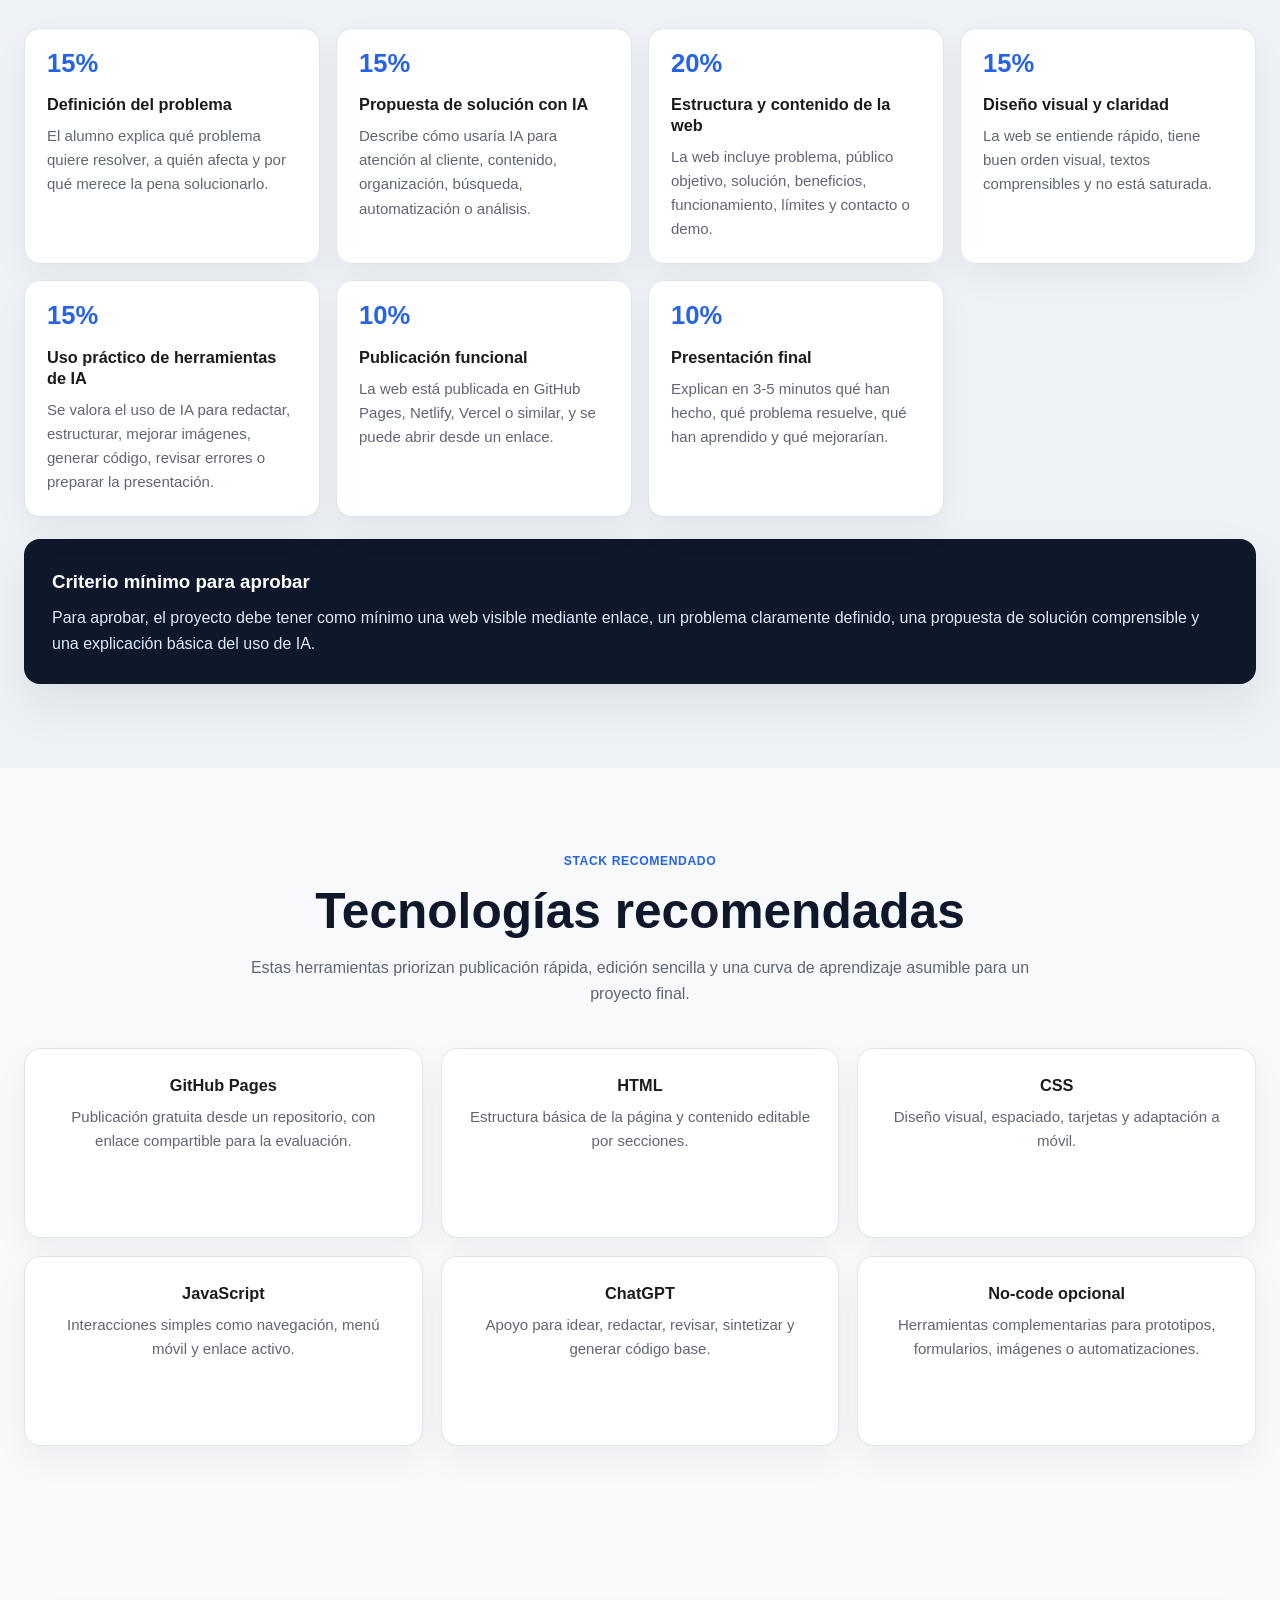
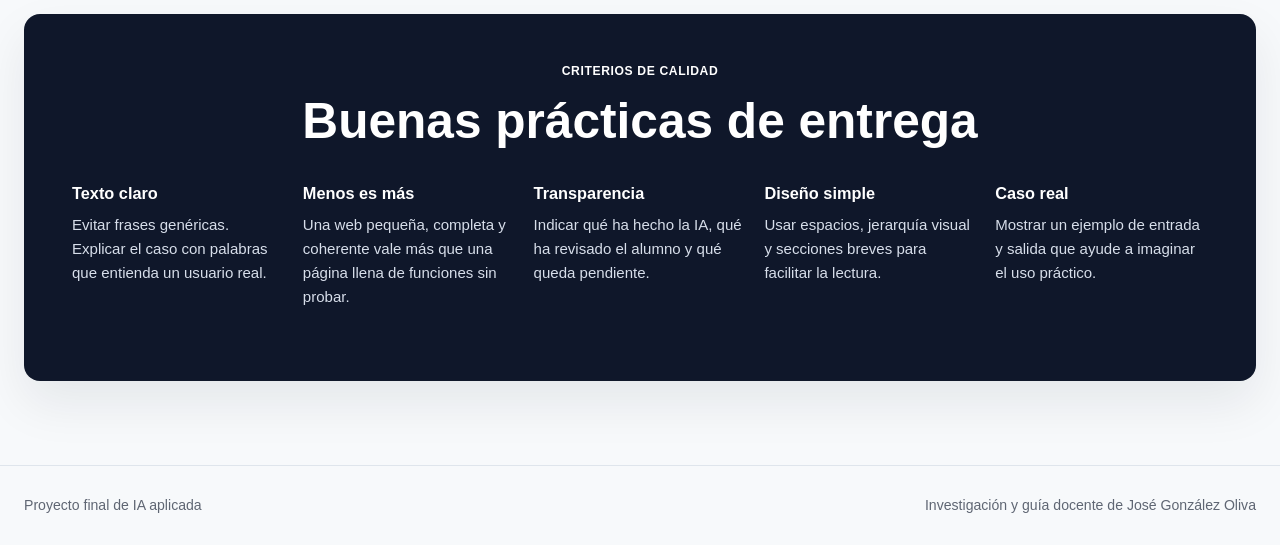
==== commit 6fd8b8f8: "Make example section explicit" ====
--- a/index.html
+++ b/index.html
@@ -180,7 +180,7 @@
     <section class="section" id="ejemplo">
       <div class="case-card">
         <div class="case-visual">
-          <span class="case-label">Caso de ejemplo</span>
+          <span class="case-label">Web de ejemplo</span>
           <div class="laptop">
             <div class="laptop-screen">
               <span></span>
@@ -192,7 +192,7 @@
         </div>
         <div class="case-content">
           <p class="eyebrow">Modelo para alumnos</p>
-          <h2>Ejemplo de proyecto</h2>
+          <h2>Ejemplo: web para explicar el proyecto final</h2>
           <p class="case-intro">Este ejemplo muestra cómo presentar una web sencilla que explique el proyecto final, sus decisiones principales y el uso real de IA.</p>
           <dl class="case-list">
             <div>
